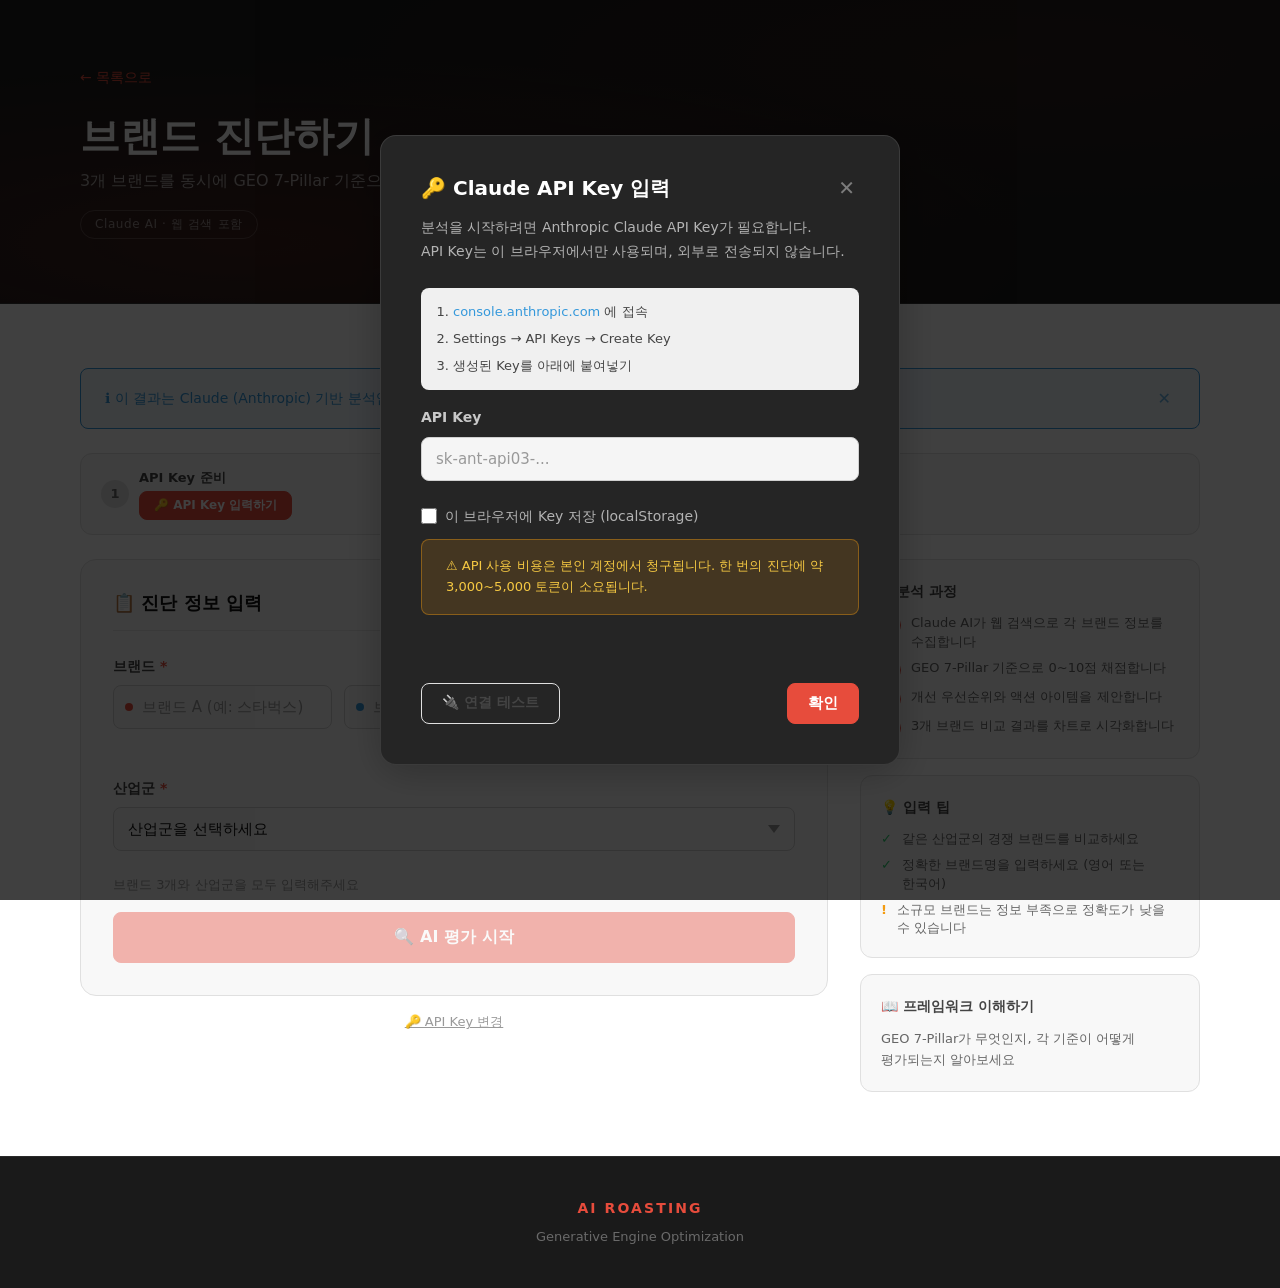
==== diagnose.html @ b59e433d "Center loading state vertically on screen during analysis Use flexbox to center the 3 brand status i" ====
<!DOCTYPE html>
<html lang="ko">
<head>
  <meta charset="UTF-8">
  <meta name="viewport" content="width=device-width, initial-scale=1.0">
  <title>브랜드 진단 · GEO 7-Pillar</title>
  <meta name="description" content="3개 브랜드를 동시에 GEO 7-Pillar 기준으로 AI 분석합니다.">

  <link rel="stylesheet" href="css/global.css">
  <link rel="stylesheet" href="css/layout.css">
  <link rel="stylesheet" href="css/components.css">

  <style>
    body { display: flex; flex-direction: column; min-height: 100vh; }

    /* 진단 폼 레이아웃 */
    .diagnose-layout {
      display: grid;
      grid-template-columns: 1fr 340px;
      gap: 32px;
      align-items: start;
    }

    .form-card {
      background: var(--bg-card);
      border: 1px solid var(--border-card);
      border-radius: 16px;
      padding: 32px;
    }

    .form-card__title {
      font-size: 1.125rem;
      font-weight: 700;
      margin-bottom: 24px;
      padding-bottom: 16px;
      border-bottom: 1px solid var(--border-subtle);
    }

    /* 브랜드 입력 그리드 */
    .brands-grid {
      display: grid;
      grid-template-columns: repeat(3, 1fr);
      gap: 12px;
      margin-bottom: 24px;
    }

    .brand-input-wrapper {
      position: relative;
    }

    .brand-color-dot {
      position: absolute;
      left: 12px;
      top: 50%;
      transform: translateY(-50%);
      width: 8px;
      height: 8px;
      border-radius: 50%;
    }

    .brand-color-dot--a { background: var(--brand-a); }
    .brand-color-dot--b { background: var(--brand-b); }
    .brand-color-dot--c { background: var(--brand-c); }

    .brand-input-wrapper .form-input {
      padding-left: 28px;
    }

    /* 사이드바 */
    .sidebar {
      display: flex;
      flex-direction: column;
      gap: 16px;
    }

    .sidebar-card {
      background: var(--bg-card);
      border: 1px solid var(--border-card);
      border-radius: 12px;
      padding: 20px;
    }

    .sidebar-card__title {
      font-size: 0.875rem;
      font-weight: 700;
      color: var(--text-secondary);
      margin-bottom: 12px;
    }

    .step-list {
      display: flex;
      flex-direction: column;
      gap: 8px;
    }

    .step-item {
      display: flex;
      gap: 10px;
      font-size: 0.8125rem;
      color: var(--text-muted);
      line-height: 1.4;
    }

    .step-num {
      width: 20px;
      height: 20px;
      background: var(--red-accent);
      color: white;
      border-radius: 50%;
      display: flex;
      align-items: center;
      justify-content: center;
      font-size: 0.6875rem;
      font-weight: 700;
      flex-shrink: 0;
      margin-top: 1px;
    }

    /* 로딩 상태 오버레이 */
    #loading-overlay {
      display: none;
      min-height: 70vh;
      display: none;
      align-items: center;
      justify-content: center;
    }
    #loading-overlay.is-active {
      display: flex;
    }
    #loading-overlay .loading-state {
      padding: 0;
    }

    /* API Key 모달 내부 */
    .api-steps {
      background: #f0f0f0;
      border-radius: 8px;
      padding: 14px 16px;
      margin-bottom: 16px;
    }

    .api-steps ol {
      list-style: decimal;
      padding-left: 16px;
      display: flex;
      flex-direction: column;
      gap: 6px;
    }

    .api-steps li {
      font-size: 0.8125rem;
      color: var(--text-secondary);
    }

    .api-steps a {
      color: var(--blue-info);
    }

    /* 중복 경고 */
    #duplicate-warning {
      display: none;
      font-size: 0.8125rem;
      color: var(--yellow-warn);
      margin-top: 8px;
    }

    /* 모달 닫기 버튼 */
    .modal-close-btn {
      background: none;
      border: none;
      cursor: pointer;
      color: rgba(255,255,255,0.4);
      font-size: 1.25rem;
      line-height: 1;
      padding: 2px 4px;
      transition: color var(--transition-fast);
      flex-shrink: 0;
    }
    .modal-close-btn:hover { color: rgba(255,255,255,0.8); }

    .modal-title-row {
      display: flex;
      align-items: flex-start;
      justify-content: space-between;
      gap: 12px;
      margin-bottom: var(--spacing-md);
    }
    .modal-title-row .modal-box__title { margin-bottom: 0; }

    /* API Key 스텝 바 */
    .api-step-bar {
      display: flex;
      align-items: center;
      gap: 12px;
      background: var(--bg-card);
      border: 1px solid var(--border-card);
      border-radius: 12px;
      padding: 14px 20px;
      margin-bottom: 24px;
    }

    .api-step {
      display: flex;
      align-items: center;
      gap: 10px;
      flex: 1;
    }

    .api-step__num {
      width: 28px;
      height: 28px;
      border-radius: 50%;
      background: #e0e0e0;
      color: var(--text-muted);
      font-size: 0.8125rem;
      font-weight: 700;
      display: flex;
      align-items: center;
      justify-content: center;
      flex-shrink: 0;
      transition: all var(--transition-base);
    }

    .api-step--done .api-step__num {
      background: var(--green-cta);
      color: white;
    }

    .api-step__label {
      font-size: 0.8125rem;
      font-weight: 600;
      color: var(--text-secondary);
    }

    .api-step__status {
      font-size: 0.75rem;
      color: var(--text-muted);
      margin-top: 2px;
    }

    .api-step-divider {
      font-size: 1rem;
      color: var(--border-card);
      flex-shrink: 0;
    }

    @media (max-width: 900px) {
      .diagnose-layout { grid-template-columns: 1fr; }
      .brands-grid { grid-template-columns: 1fr; }
      .api-step-bar { flex-direction: column; align-items: flex-start; }
      .api-step-divider { display: none; }
    }
  </style>
</head>
<body>

  <!-- API Key 모달 -->
  <div class="modal-overlay" id="apikey-modal">
    <div class="modal-box">
      <div class="modal-title-row">
        <h2 class="modal-box__title">🔑 Claude API Key 입력</h2>
        <button class="modal-close-btn" onclick="closeApiKeyModal()" title="닫기">✕</button>
      </div>
      <div class="modal-box__desc">
        분석을 시작하려면 Anthropic Claude API Key가 필요합니다.<br>
        API Key는 이 브라우저에서만 사용되며, 외부로 전송되지 않습니다.
      </div>

      <div class="api-steps">
        <ol>
          <li><a href="https://console.anthropic.com" target="_blank">console.anthropic.com</a> 에 접속</li>
          <li>Settings → API Keys → Create Key</li>
          <li>생성된 Key를 아래에 붙여넣기</li>
        </ol>
      </div>

      <div class="form-group">
        <label for="api-key-input">API Key</label>
        <input
          type="password"
          id="api-key-input"
          class="form-input"
          placeholder="sk-ant-api03-..."
          autocomplete="off"
        >
        <div id="apikey-error" class="form-error" style="display:none;">
          올바른 형식의 API Key를 입력해주세요 (sk-ant-로 시작)
        </div>
      </div>

      <label class="checkbox-group" style="margin-bottom:12px;">
        <input type="checkbox" id="save-key-checkbox">
        <span style="font-size:0.875rem;color:var(--text-muted);">이 브라우저에 Key 저장 (localStorage)</span>
      </label>

      <div class="info-box info-box--warning" style="font-size:0.8125rem;">
        ⚠️ API 사용 비용은 본인 계정에서 청구됩니다. 한 번의 진단에 약 3,000~5,000 토큰이 소요됩니다.
      </div>

      <div id="api-test-status" style="font-size:0.8125rem;min-height:20px;margin-bottom:12px;"></div>

      <div class="modal-box__actions" style="justify-content:space-between;">
        <button class="btn btn--secondary" onclick="testApiConnection()" style="font-size:0.875rem;">🔌 연결 테스트</button>
        <button class="btn btn--primary" onclick="confirmApiKey()">확인</button>
      </div>
    </div>
  </div>

  <!-- 삭제 확인 모달 (공용) -->
  <div class="modal-overlay hidden" id="confirm-modal">
    <div class="modal-box">
      <h2 class="modal-box__title" id="confirm-title">확인</h2>
      <p class="modal-box__desc" id="confirm-desc"></p>
      <div class="modal-box__actions">
        <button class="btn btn--secondary" onclick="closeConfirmModal()">취소</button>
        <button class="btn btn--danger" id="confirm-ok-btn">확인</button>
      </div>
    </div>
  </div>

  <!-- 페이지 헤더 -->
  <header class="page-header">
    <div class="container">
      <a href="index.html" class="page-header__back">← 목록으로</a>
      <h1 class="page-header__title">브랜드 진단하기</h1>
      <p class="page-header__sub">3개 브랜드를 동시에 GEO 7-Pillar 기준으로 분석합니다</p>
      <span class="page-header__badge">Claude AI · 웹 검색 포함</span>
    </div>
  </header>

  <!-- 메인 -->
  <main class="page-main" style="flex:1;">
    <div class="container">

      <!-- AI 엔진 배너 -->
      <div class="ai-engine-banner" id="ai-banner">
        <span class="ai-engine-banner__text">
          ℹ️ 이 결과는 Claude (Anthropic) 기반 분석입니다. ChatGPT, Gemini 등 다른 AI에서는 다른 결과가 나올 수 있습니다.
        </span>
        <button class="ai-engine-banner__close" onclick="dismissBanner()">✕</button>
      </div>

      <!-- 로딩 상태 -->
      <div id="loading-overlay">
        <div class="loading-state">
          <div class="spinner spinner--lg" style="margin:0 auto 20px;"></div>
          <p class="loading-state__title">⏳ AI가 브랜드를 분석하고 있습니다</p>
          <div class="loading-state__brands" id="brand-statuses">
            <!-- JS로 렌더링 -->
          </div>
          <p class="loading-state__note">※ 3개 브랜드 동시 분석 · 10~20초 내외 소요</p>
        </div>
      </div>

      <!-- 진단 폼 -->
      <div id="form-section">

        <!-- API Key 스텝 바 -->
        <div class="api-step-bar" id="api-step-bar">
          <div class="api-step" id="step1-block">
            <div class="api-step__num" id="step1-num">1</div>
            <div>
              <div class="api-step__label">API Key 준비</div>
              <div class="api-step__status" id="step1-status">
                <button class="btn btn--primary" style="font-size:0.75rem;padding:5px 14px;" onclick="showApiKeyModal()">🔑 API Key 입력하기</button>
              </div>
            </div>
          </div>
          <div class="api-step-divider">→</div>
          <div class="api-step api-step--done">
            <div class="api-step__num">2</div>
            <div>
              <div class="api-step__label">브랜드 입력 · 진단 시작</div>
              <div class="api-step__status">아래 폼에 브랜드명을 입력하세요</div>
            </div>
          </div>
        </div>

        <div class="diagnose-layout">
          <!-- 왼쪽: 폼 -->
          <div>
            <div class="form-card">
              <h2 class="form-card__title">📋 진단 정보 입력</h2>

              <form id="diagnose-form" onsubmit="handleSubmit(event)">
                <!-- 브랜드 입력 -->
                <div class="form-group">
                  <label>브랜드 <span class="required">*</span></label>
                  <div class="brands-grid">
                    <div class="brand-input-wrapper">
                      <span class="brand-color-dot brand-color-dot--a"></span>
                      <input
                        type="text"
                        id="brand-a"
                        class="form-input"
                        placeholder="브랜드 A (예: 스타벅스)"
                        maxlength="50"
                        oninput="checkFormValidity()"
                      >
                    </div>
                    <div class="brand-input-wrapper">
                      <span class="brand-color-dot brand-color-dot--b"></span>
                      <input
                        type="text"
                        id="brand-b"
                        class="form-input"
                        placeholder="브랜드 B (예: 블루보틀)"
                        maxlength="50"
                        oninput="checkFormValidity()"
                      >
                    </div>
                    <div class="brand-input-wrapper">
                      <span class="brand-color-dot brand-color-dot--c"></span>
                      <input
                        type="text"
                        id="brand-c"
                        class="form-input"
                        placeholder="브랜드 C (예: 이디야)"
                        maxlength="50"
                        oninput="checkFormValidity()"
                      >
                    </div>
                  </div>
                  <div id="duplicate-warning">⚠️ 동일한 브랜드명이 있습니다. 서로 다른 브랜드를 입력해주세요.</div>
                </div>

                <!-- 산업군 선택 -->
                <div class="form-group">
                  <label for="industry-select">산업군 <span class="required">*</span></label>
                  <select id="industry-select" class="form-select" onchange="handleIndustryChange()">
                    <option value="">산업군을 선택하세요</option>
                    <optgroup label="제조업">
                      <option value="전기·전자">전기·전자</option>
                      <option value="자동차">자동차</option>
                      <option value="화학·소재">화학·소재</option>
                      <option value="철강·금속">철강·금속</option>
                      <option value="식품·음료">식품·음료</option>
                      <option value="의류·패션">의류·패션</option>
                      <option value="화장품·뷰티">화장품·뷰티</option>
                    </optgroup>
                    <optgroup label="서비스업">
                      <option value="금융·보험">금융·보험</option>
                      <option value="통신·미디어">통신·미디어</option>
                      <option value="유통·리테일">유통·리테일</option>
                      <option value="음식점·카페">음식점·카페</option>
                      <option value="숙박·여행">숙박·여행</option>
                      <option value="교육·이러닝">교육·이러닝</option>
                      <option value="의료·헬스케어">의료·헬스케어</option>
                      <option value="게임·엔터테인먼트">게임·엔터테인먼트</option>
                    </optgroup>
                    <optgroup label="IT·기술">
                      <option value="소프트웨어·SaaS">소프트웨어·SaaS</option>
                      <option value="반도체·디스플레이">반도체·디스플레이</option>
                      <option value="플랫폼·커머스">플랫폼·커머스</option>
                      <option value="AI·데이터">AI·데이터</option>
                    </optgroup>
                    <optgroup label="기타">
                      <option value="건설·부동산">건설·부동산</option>
                      <option value="에너지·환경">에너지·환경</option>
                      <option value="other">기타 (직접 입력)</option>
                    </optgroup>
                  </select>
                  <input
                    type="text"
                    id="industry-custom"
                    class="form-input"
                    placeholder="산업군을 직접 입력해주세요"
                    style="display:none;margin-top:8px;"
                    maxlength="50"
                    oninput="checkFormValidity()"
                  >
                </div>

                <div id="form-tooltip" class="form-hint" style="margin-bottom:16px;">
                  브랜드 3개와 산업군을 모두 입력해주세요
                </div>

                <button type="submit" id="submit-btn" class="btn btn--primary btn--full btn--lg" disabled>
                  🔍 AI 평가 시작
                </button>
              </form>
            </div>

            <!-- API Key 변경 -->
            <div style="margin-top:12px;text-align:center;">
              <button
                onclick="showApiKeyModal()"
                style="font-size:0.8125rem;color:var(--text-dim);background:none;border:none;cursor:pointer;text-decoration:underline;"
              >
                🔑 API Key 변경
              </button>
            </div>
          </div>

          <!-- 오른쪽: 사이드바 -->
          <div class="sidebar">
            <div class="sidebar-card">
              <div class="sidebar-card__title">⚡ 분석 과정</div>
              <div class="step-list">
                <div class="step-item">
                  <span class="step-num">1</span>
                  <span>Claude AI가 웹 검색으로 각 브랜드 정보를 수집합니다</span>
                </div>
                <div class="step-item">
                  <span class="step-num">2</span>
                  <span>GEO 7-Pillar 기준으로 0~10점 채점합니다</span>
                </div>
                <div class="step-item">
                  <span class="step-num">3</span>
                  <span>개선 우선순위와 액션 아이템을 제안합니다</span>
                </div>
                <div class="step-item">
                  <span class="step-num">4</span>
                  <span>3개 브랜드 비교 결과를 차트로 시각화합니다</span>
                </div>
              </div>
            </div>

            <div class="sidebar-card">
              <div class="sidebar-card__title">💡 입력 팁</div>
              <div class="step-list">
                <div class="step-item">
                  <span style="color:var(--green-cta);font-weight:700;flex-shrink:0;">✓</span>
                  <span>같은 산업군의 경쟁 브랜드를 비교하세요</span>
                </div>
                <div class="step-item">
                  <span style="color:var(--green-cta);font-weight:700;flex-shrink:0;">✓</span>
                  <span>정확한 브랜드명을 입력하세요 (영어 또는 한국어)</span>
                </div>
                <div class="step-item">
                  <span style="color:var(--yellow-warn);font-weight:700;flex-shrink:0;">!</span>
                  <span>소규모 브랜드는 정보 부족으로 정확도가 낮을 수 있습니다</span>
                </div>
              </div>
            </div>

            <a href="framework.html" class="sidebar-card" style="text-decoration:none;color:inherit;display:block;">
              <div class="sidebar-card__title">📖 프레임워크 이해하기</div>
              <p style="font-size:0.8125rem;color:var(--text-muted);">
                GEO 7-Pillar가 무엇인지, 각 기준이 어떻게 평가되는지 알아보세요
              </p>
            </a>
          </div>
        </div>
      </div>

    </div>
  </main>

  <!-- 푸터 -->
  <footer class="site-footer">
    <div class="container">
      <span class="site-footer__brand">AI ROASTING</span>
      <span class="site-footer__copy">Generative Engine Optimization</span>
    </div>
  </footer>

  <!-- API Key 관리 (file:// 환경 포함 전 구간 동작 보장) -->
  <script>
    // 모듈과 공유하는 전역 API Key
    window._currentApiKey = '';

    function _loadApiKey() {
      return localStorage.getItem('geo_api_key') || sessionStorage.getItem('geo_api_key_session') || null;
    }
    function _saveApiKey(key, persist) {
      if (persist) {
        localStorage.setItem('geo_api_key', key);
        sessionStorage.removeItem('geo_api_key_session');
      } else {
        sessionStorage.setItem('geo_api_key_session', key);
        localStorage.removeItem('geo_api_key');
      }
    }
    function _validateKeyFormat(key) {
      return typeof key === 'string' && key.startsWith('sk-ant-') && key.length > 20;
    }

    function updateStepBar() {
      var step1Block = document.getElementById('step1-block');
      var step1Num   = document.getElementById('step1-num');
      var step1Status = document.getElementById('step1-status');
      if (!step1Block) return;
      if (window._currentApiKey) {
        step1Block.classList.add('api-step--done');
        step1Num.textContent = '✓';
        step1Status.innerHTML = '<span style="color:var(--green-cta);font-weight:600;">✔ API Key 입력됨</span>'
          + ' <button style="font-size:0.7rem;color:var(--text-dim);background:none;border:none;cursor:pointer;text-decoration:underline;margin-left:6px;" onclick="showApiKeyModal()">변경</button>';
      } else {
        step1Block.classList.remove('api-step--done');
        step1Num.textContent = '1';
        step1Status.innerHTML = '<button class="btn btn--primary" style="font-size:0.75rem;padding:5px 14px;" onclick="showApiKeyModal()">🔑 API Key 입력하기</button>';
      }
    }

    function showApiKeyModal() {
      var input = document.getElementById('api-key-input');
      if (input) input.value = window._currentApiKey;
      document.getElementById('apikey-modal').classList.remove('hidden');
    }
    function closeApiKeyModal() {
      document.getElementById('apikey-modal').classList.add('hidden');
    }
    function confirmApiKey() {
      var input = document.getElementById('api-key-input');
      var key = input.value.trim();
      var errorEl = document.getElementById('apikey-error');
      if (!_validateKeyFormat(key)) {
        errorEl.style.display = 'block';
        input.focus();
        return;
      }
      errorEl.style.display = 'none';
      window._currentApiKey = key;
      var persist = document.getElementById('save-key-checkbox').checked;
      _saveApiKey(key, persist);
      document.getElementById('apikey-modal').classList.add('hidden');
      updateStepBar();
    }

    // 폼 유효성 검사 (모듈 없이도 버튼 활성화)
    function checkFormValidity() {
      var a = (document.getElementById('brand-a') || {}).value || '';
      var b = (document.getElementById('brand-b') || {}).value || '';
      var c = (document.getElementById('brand-c') || {}).value || '';
      a = a.trim(); b = b.trim(); c = c.trim();
      var industry = (document.getElementById('industry-select') || {}).value || '';
      var custom = ((document.getElementById('industry-custom') || {}).value || '').trim();

      var industryValid = industry && (industry !== 'other' || custom.length > 0);
      var brandsValid = a.length > 0 && b.length > 0 && c.length > 0;
      var noDuplicates = (new Set([a, b, c])).size === 3;

      var dupWarn = document.getElementById('duplicate-warning');
      if (dupWarn) dupWarn.style.display = brandsValid && !noDuplicates ? 'block' : 'none';

      var submitBtn = document.getElementById('submit-btn');
      if (submitBtn) submitBtn.disabled = !(brandsValid && industryValid && noDuplicates);

      var tooltip = document.getElementById('form-tooltip');
      if (tooltip) {
        if (!brandsValid) tooltip.textContent = '브랜드 3개를 모두 입력해주세요';
        else if (!industryValid) tooltip.textContent = '산업군을 선택해주세요';
        else if (!noDuplicates) tooltip.textContent = '서로 다른 브랜드명을 입력해주세요';
        else tooltip.textContent = '✅ 준비 완료! 분석을 시작하세요';
      }
    }
    function handleIndustryChange() {
      var sel = document.getElementById('industry-select');
      var cus = document.getElementById('industry-custom');
      if (cus) cus.style.display = sel.value === 'other' ? 'block' : 'none';
      checkFormValidity();
    }

    // API 연결 테스트
    window.testApiConnection = async function() {
      var key = (document.getElementById('api-key-input') || {}).value || '';
      key = key.trim();
      var statusEl = document.getElementById('api-test-status');
      if (!statusEl) return;

      // 1. 키 형식 검사
      if (!_validateKeyFormat(key)) {
        statusEl.innerHTML = '<span style="color:var(--red-accent);">❌ API Key 형식 오류 (sk-ant-로 시작해야 합니다)</span>';
        return;
      }
      statusEl.innerHTML = '<span style="color:var(--text-muted);">⏳ 연결 테스트 중...</span>';

      // 2. 프록시 URL 확인
      var proxyUrl = window._PROXY_URL || '';
      if (!proxyUrl || proxyUrl.indexOf('YOUR-ACCOUNT') !== -1) {
        statusEl.innerHTML = '<span style="color:var(--yellow-warn);">✅ Key 형식 정상 &nbsp;|&nbsp; ⚠️ 프록시 서버 미설정 (Cloudflare Worker 배포 필요)</span>';
        return;
      }

      // 3. 실제 API 호출 테스트 (최소 요청)
      try {
        var resp = await fetch(proxyUrl, {
          method: 'POST',
          headers: { 'Content-Type': 'application/json', 'x-api-key': key },
          body: JSON.stringify({ model: 'claude-haiku-4-5-20251001', max_tokens: 10, messages: [{ role: 'user', content: 'ping' }] }),
          signal: AbortSignal.timeout(10000)
        });
        if (resp.status === 401) {
          statusEl.innerHTML = '<span style="color:var(--red-accent);">❌ API Key가 유효하지 않습니다</span>';
        } else if (resp.ok || resp.status === 200) {
          statusEl.innerHTML = '<span style="color:var(--green-cta);">✅ 연결 성공! API Key와 프록시가 정상 작동합니다</span>';
        } else {
          statusEl.innerHTML = '<span style="color:var(--red-accent);">❌ 프록시 오류 (HTTP ' + resp.status + ')</span>';
        }
      } catch (e) {
        statusEl.innerHTML = '<span style="color:var(--red-accent);">❌ 연결 실패: ' + (e.message || '네트워크 오류') + '</span>';
      }
    };

    // 초기화
    document.addEventListener('DOMContentLoaded', function() {
      var saved = _loadApiKey();
      if (saved) {
        window._currentApiKey = saved;
        document.getElementById('apikey-modal').classList.add('hidden');
      }
      updateStepBar();
    });
  </script>

  <script type="module">
    import { loadApiKey, saveApiKey, validateKeyFormat } from './js/apikey.js';
    import { analyzeAllBrands, PROXY_URL } from './js/api.js';
    import { calculateGeoTotal, calculateARS } from './js/calculator.js';
    import { validateAndFillFallback } from './js/fallback.js';
    import { saveResult } from './js/storage.js';

    // 프록시 URL 전역 노출 (연결 테스트용)
    window._PROXY_URL = PROXY_URL;

    function hideModal(id) {
      document.getElementById(id).classList.add('hidden');
    }

    // 폼 제출
    window.handleSubmit = async function(event) {
      event.preventDefault();

      const a = document.getElementById('brand-a').value.trim();
      const b = document.getElementById('brand-b').value.trim();
      const c = document.getElementById('brand-c').value.trim();
      const industrySelect = document.getElementById('industry-select').value;
      const industryCustom = document.getElementById('industry-custom').value.trim();
      const industry = industrySelect === 'other' ? industryCustom : industrySelect;
      const brands = [a, b, c];

      // 로딩 UI 표시
      document.getElementById('form-section').style.display = 'none';
      const loadingEl = document.getElementById('loading-overlay');
      loadingEl.classList.add('is-active');

      const statusContainer = document.getElementById('brand-statuses');
      statusContainer.innerHTML = brands.map((brand, i) => `
        <div class="brand-status" id="status-${i}">
          <div class="spinner"></div>
          <span>${brand} 분석 중...</span>
        </div>
      `).join('');

      // API 호출
      const results = await analyzeAllBrands(brands, industry, window._currentApiKey, (index, success) => {
        const el = document.getElementById(`status-${index}`);
        if (success) {
          el.innerHTML = `<span style="color:var(--green-cta);">✅</span><span>${brands[index]} 완료</span>`;
          el.classList.add('brand-status--done');
        } else {
          el.innerHTML = `<span style="color:var(--red-accent);">❌</span><span>${brands[index]} 실패</span>`;
          el.classList.add('brand-status--error');
        }
      });

      // 성공한 결과 처리
      const successResults = results.filter(r => !r._error);
      if (successResults.length === 0) {
        alert('모든 브랜드 분석에 실패했습니다. API Key와 네트워크 연결을 확인해주세요.');
        document.getElementById('form-section').style.display = 'block';
        loadingEl.classList.remove('is-active');
        return;
      }

      // 점수 계산 및 폴백 적용
      const processedResults = results.map((r, i) => {
        if (r._error) return { brand: brands[i], _error: r._error };
        const withFallback = validateAndFillFallback(r);
        const geoTotal = calculateGeoTotal(withFallback.pillars);
        const arsResult = calculateARS(withFallback.pillars);
        return {
          ...withFallback,
          geo_total: geoTotal,
          ars: arsResult.ars,
          ars_max: arsResult.arsMax,
          ars_grade: arsResult.grade,
        };
      });

      // 저장 및 리다이렉트
      const id = Date.now().toString();
      saveResult({
        id,
        date: new Date().toISOString(),
        industry,
        brands: processedResults,
      });

      window.location.href = `result.html?id=${id}`;
    };

    // AI 배너 닫기
    window.dismissBanner = function() {
      sessionStorage.setItem('ai_banner_dismissed', '1');
      const banner = document.getElementById('ai-banner');
      if (banner) banner.style.display = 'none';
    };

    if (sessionStorage.getItem('ai_banner_dismissed')) {
      const banner = document.getElementById('ai-banner');
      if (banner) banner.style.display = 'none';
    }

    // 확인 모달
    window.closeConfirmModal = function() {
      document.getElementById('confirm-modal').classList.add('hidden');
    };

  </script>
</body>
</html>
---- css/global.css ----
/* ===== CSS 변수 (Design Tokens) ===== */
:root {
  /* 배경 */
  --bg-primary: #ffffff;
  --bg-secondary: #fff5f5;
  --bg-card: #f8f8f8;
  --bg-card-hover: #eeeeee;
  --bg-input: #f5f5f5;
  --bg-header-gradient: linear-gradient(135deg, #ffffff 0%, #fff0f0 100%);

  /* 텍스트 */
  --text-primary: #111111;
  --text-secondary: #444444;
  --text-muted: #666666;
  --text-dim: #999999;

  /* 브랜드 색상 */
  --red-accent: #e74c3c;
  --red-dark: #c0392b;
  --green-cta: #2ecc71;
  --green-dark: #27ae60;
  --blue-info: #3498db;
  --yellow-warn: #f39c12;

  /* 브랜드별 차트 색상 */
  --brand-a: #e74c3c;
  --brand-b: #3498db;
  --brand-c: #2ecc71;

  /* 등급 색상 */
  --grade-s: #b8860b;
  --grade-a: #e74c3c;
  --grade-b: #3498db;
  --grade-c: #f39c12;
  --grade-d: #999999;

  /* 보더 */
  --border-subtle: #e5e5e5;
  --border-card: #e0e0e0;
  --border-input: #d0d0d0;
  --border-focus: #e74c3c;

  /* 간격 */
  --spacing-xs: 4px;
  --spacing-sm: 8px;
  --spacing-md: 16px;
  --spacing-lg: 24px;
  --spacing-xl: 40px;
  --spacing-xxl: 64px;

  /* 타이포 */
  --font-base: system-ui, -apple-system, 'Segoe UI', sans-serif;
  --font-mono: 'SF Mono', 'Fira Code', Consolas, monospace;

  /* 반경 */
  --radius-sm: 4px;
  --radius-md: 8px;
  --radius-lg: 12px;
  --radius-xl: 16px;
  --radius-pill: 100px;

  /* 그림자 */
  --shadow-card: 0 2px 12px rgba(0, 0, 0, 0.08);
  --shadow-hover: 0 4px 20px rgba(0, 0, 0, 0.15);
  --shadow-modal: 0 8px 40px rgba(0, 0, 0, 0.25);

  /* 트랜지션 */
  --transition-fast: 150ms ease;
  --transition-base: 250ms ease;
  --transition-slow: 400ms ease;
}

/* ===== 리셋 ===== */
*,
*::before,
*::after {
  box-sizing: border-box;
  margin: 0;
  padding: 0;
}

/* ===== 기본 타이포 ===== */
html {
  font-size: 16px;
  scroll-behavior: smooth;
}

body {
  font-family: var(--font-base);
  background-color: var(--bg-primary);
  color: var(--text-primary);
  line-height: 1.6;
  min-height: 100vh;
  -webkit-font-smoothing: antialiased;
  -moz-osx-font-smoothing: grayscale;
  word-break: keep-all;
}

h1, h2, h3, h4, h5, h6 {
  font-weight: 700;
  line-height: 1.2;
  color: var(--text-primary);
}

h1 { font-size: 2.5rem; }
h2 { font-size: 2rem; }
h3 { font-size: 1.5rem; }
h4 { font-size: 1.25rem; }

p { color: var(--text-secondary); }

a {
  color: var(--red-accent);
  text-decoration: none;
  transition: color var(--transition-fast);
}

a:hover {
  color: var(--red-dark);
}

ul, ol {
  list-style: none;
}

img {
  max-width: 100%;
  display: block;
}

button {
  font-family: var(--font-base);
  cursor: pointer;
  border: none;
  background: none;
}

input, select, textarea {
  font-family: var(--font-base);
}

/* ===== 유틸리티 ===== */
.sr-only {
  position: absolute;
  width: 1px;
  height: 1px;
  padding: 0;
  margin: -1px;
  overflow: hidden;
  clip: rect(0, 0, 0, 0);
  border: 0;
}

.text-muted { color: var(--text-muted); }
.text-accent { color: var(--red-accent); }
.text-green { color: var(--green-cta); }
.text-blue { color: var(--blue-info); }

.mt-sm { margin-top: var(--spacing-sm); }
.mt-md { margin-top: var(--spacing-md); }
.mt-lg { margin-top: var(--spacing-lg); }
.mt-xl { margin-top: var(--spacing-xl); }

/* ===== 로딩 스피너 ===== */
@keyframes spin {
  to { transform: rotate(360deg); }
}

@keyframes fadeIn {
  from { opacity: 0; transform: translateY(8px); }
  to { opacity: 1; transform: translateY(0); }
}

@keyframes pulse {
  0%, 100% { opacity: 1; }
  50% { opacity: 0.5; }
}

.animate-fade-in {
  animation: fadeIn var(--transition-slow) both;
}
---- css/layout.css ----
/* ===== 레이아웃 ===== */

/* 메인 컨테이너 */
.container {
  max-width: 1200px;
  margin: 0 auto;
  padding: 0 var(--spacing-xl);
}

.container--narrow {
  max-width: 800px;
  margin: 0 auto;
  padding: 0 var(--spacing-xl);
}

/* ===== 공통 페이지 헤더 (framework, diagnose, result, history) ===== */
.page-header {
  background: #1a1a1a;
  position: relative;
  overflow: hidden;
  padding: var(--spacing-xxl) 0;
  border-bottom: 1px solid #333333;
}

.page-header::before {
  content: '';
  position: absolute;
  top: 0;
  left: 0;
  right: 0;
  bottom: 0;
  background:
    radial-gradient(ellipse at 20% 80%, rgba(180, 50, 30, 0.22) 0%, transparent 55%),
    radial-gradient(ellipse at 80% 20%, rgba(180, 50, 30, 0.10) 0%, transparent 50%);
  pointer-events: none;
}

.page-header .container {
  position: relative;
  z-index: 1;
}

.page-header__back {
  display: inline-flex;
  align-items: center;
  gap: var(--spacing-xs);
  color: var(--red-accent);
  font-size: 0.875rem;
  font-weight: 500;
  margin-bottom: var(--spacing-lg);
  transition: opacity var(--transition-fast);
}

.page-header__back:hover {
  color: #ff7066;
  opacity: 1;
}

.page-header__title {
  font-size: 2.5rem;
  font-weight: 800;
  color: #ffffff;
  margin-bottom: var(--spacing-sm);
}

.page-header__sub {
  font-size: 1rem;
  color: rgba(255, 255, 255, 0.6);
  margin-bottom: var(--spacing-md);
}

.page-header__badge {
  display: inline-block;
  padding: 4px 14px;
  border: 1px solid rgba(255, 255, 255, 0.2);
  border-radius: var(--radius-pill);
  font-size: 0.75rem;
  color: rgba(255, 255, 255, 0.5);
  letter-spacing: 0.05em;
}

/* ===== 메인 콘텐츠 영역 ===== */
.page-main {
  padding: var(--spacing-xxl) 0;
}

.section {
  margin-bottom: var(--spacing-xxl);
}

.section__title {
  font-size: 1.5rem;
  font-weight: 700;
  margin-bottom: var(--spacing-lg);
  padding-bottom: var(--spacing-md);
  border-bottom: 1px solid var(--border-subtle);
}

/* ===== 그리드 ===== */
.three-card-grid {
  display: grid;
  grid-template-columns: repeat(3, 1fr);
  gap: var(--spacing-lg);
}

.two-col-grid {
  display: grid;
  grid-template-columns: repeat(2, 1fr);
  gap: var(--spacing-lg);
}

.auto-grid {
  display: grid;
  grid-template-columns: repeat(auto-fill, minmax(280px, 1fr));
  gap: var(--spacing-lg);
}

/* ===== 네비게이션 ===== */
.site-nav {
  background: var(--bg-card);
  border-bottom: 1px solid var(--border-subtle);
  padding: var(--spacing-md) 0;
}

.site-nav .container {
  display: flex;
  align-items: center;
  justify-content: space-between;
}

.site-nav__logo {
  font-size: 1rem;
  font-weight: 700;
  color: var(--text-primary);
  letter-spacing: -0.01em;
}

.site-nav__links {
  display: flex;
  gap: var(--spacing-lg);
}

.site-nav__links a {
  font-size: 0.875rem;
  color: var(--text-muted);
  font-weight: 500;
  transition: color var(--transition-fast);
}

.site-nav__links a:hover,
.site-nav__links a.active {
  color: var(--text-primary);
}

/* ===== 푸터 ===== */
.site-footer {
  background: #1a1a1a;
  border-top: 1px solid #2a2a2a;
  padding: 40px 0;
  margin-top: auto;
}

.site-footer .container {
  display: flex;
  flex-direction: column;
  align-items: center;
  gap: 8px;
}

.site-footer__brand {
  font-size: 0.875rem;
  font-weight: 800;
  letter-spacing: 0.15em;
  text-transform: uppercase;
  color: var(--red-accent);
}

.site-footer__copy {
  font-size: 0.8125rem;
  color: rgba(255, 255, 255, 0.35);
}

.site-footer__links {
  display: none;
}

.site-footer__links a {
  display: none;
}

/* ===== AI Engine 배너 ===== */
.ai-engine-banner {
  display: flex;
  align-items: center;
  justify-content: space-between;
  gap: var(--spacing-md);
  padding: var(--spacing-md) var(--spacing-lg);
  border: 1px solid var(--blue-info);
  border-radius: var(--radius-md);
  background: rgba(52, 152, 219, 0.08);
  margin-bottom: var(--spacing-lg);
}

.ai-engine-banner__text {
  font-size: 0.875rem;
  color: var(--blue-info);
  flex: 1;
}

.ai-engine-banner__close {
  background: none;
  border: none;
  color: var(--blue-info);
  font-size: 1rem;
  cursor: pointer;
  padding: 4px;
  border-radius: var(--radius-sm);
  opacity: 0.7;
  transition: opacity var(--transition-fast);
  flex-shrink: 0;
}

.ai-engine-banner__close:hover {
  opacity: 1;
}

/* ===== 반응형 ===== */
@media (max-width: 900px) {
  .three-card-grid {
    grid-template-columns: 1fr;
  }

  .two-col-grid {
    grid-template-columns: 1fr;
  }

  .container {
    padding: 0 var(--spacing-lg);
  }

  .page-header__title {
    font-size: 1.75rem;
  }
}
---- css/components.css ----
/* ===== 버튼 ===== */
.btn {
  display: inline-flex;
  align-items: center;
  justify-content: center;
  gap: var(--spacing-sm);
  padding: 10px 20px;
  border-radius: var(--radius-md);
  font-size: 0.9375rem;
  font-weight: 600;
  cursor: pointer;
  transition: all var(--transition-fast);
  border: 1px solid transparent;
  text-decoration: none;
  white-space: nowrap;
}

.btn:disabled {
  opacity: 0.4;
  cursor: not-allowed;
  pointer-events: none;
}

.btn--primary {
  background: var(--red-accent);
  color: white;
  border-color: var(--red-accent);
}

.btn--primary:hover {
  background: var(--red-dark);
  border-color: var(--red-dark);
  color: white;
  transform: translateY(-1px);
  box-shadow: 0 4px 12px rgba(231, 76, 60, 0.3);
}

.btn--secondary {
  background: transparent;
  color: var(--text-secondary);
  border-color: var(--border-card);
}

.btn--secondary:hover {
  background: var(--bg-card-hover);
  color: var(--text-primary);
  border-color: var(--border-input);
}

.btn--green {
  background: var(--green-cta);
  color: white;
  border-color: var(--green-cta);
}

.btn--green:hover {
  background: var(--green-dark);
  border-color: var(--green-dark);
  color: white;
  transform: translateY(-1px);
  box-shadow: 0 4px 12px rgba(46, 204, 113, 0.3);
}

.btn--danger {
  background: transparent;
  color: var(--red-accent);
  border-color: var(--red-accent);
}

.btn--danger:hover {
  background: var(--red-accent);
  color: white;
}

.btn--pill {
  border-radius: var(--radius-pill);
  padding: 8px 20px;
}

.btn--lg {
  padding: 14px 28px;
  font-size: 1rem;
}

.btn--sm {
  padding: 6px 12px;
  font-size: 0.8125rem;
}

.btn--full {
  width: 100%;
}

/* ===== 카드 ===== */
.card {
  background: var(--bg-card);
  border: 1px solid var(--border-card);
  border-radius: var(--radius-lg);
  padding: var(--spacing-lg);
  transition: all var(--transition-base);
}

.card--hover:hover {
  background: var(--bg-card-hover);
  border-color: var(--border-input);
  box-shadow: var(--shadow-hover);
  transform: translateY(-2px);
}

.card--link {
  cursor: pointer;
  display: block;
  text-decoration: none;
  color: inherit;
}

/* 메인 페이지 네비게이션 카드 */
.nav-card {
  display: flex;
  flex-direction: column;
  gap: var(--spacing-sm);
  background: var(--bg-card);
  border: 1px solid var(--border-card);
  border-radius: var(--radius-xl);
  padding: var(--spacing-xl) var(--spacing-lg);
  text-decoration: none;
  color: inherit;
  transition: all var(--transition-base);
  cursor: pointer;
}

.nav-card:hover {
  background: var(--bg-card-hover);
  border-color: var(--red-accent);
  transform: translateY(-3px);
  box-shadow: var(--shadow-hover);
  color: inherit;
}

.nav-card__icon {
  font-size: 2rem;
  margin-bottom: var(--spacing-sm);
}

.nav-card__title {
  font-size: 1.125rem;
  font-weight: 700;
  color: var(--text-primary);
}

.nav-card__desc {
  font-size: 0.875rem;
  color: var(--text-muted);
}

/* ===== 아코디언 ===== */
.accordion {
  display: flex;
  flex-direction: column;
  gap: var(--spacing-sm);
}

.accordion-item {
  background: var(--bg-card);
  border: 1px solid var(--border-card);
  border-radius: var(--radius-lg);
  overflow: hidden;
}

.accordion-item.is-open .accordion-header {
  border-bottom: 1px solid var(--border-subtle);
}

.accordion-item.is-open .accordion-arrow {
  transform: rotate(180deg);
}

.accordion-header {
  display: flex;
  align-items: center;
  justify-content: space-between;
  padding: var(--spacing-md) var(--spacing-lg);
  cursor: pointer;
  transition: background var(--transition-fast);
  border-bottom: 1px solid transparent;
}

.accordion-header:hover {
  background: var(--bg-card-hover);
}

.accordion-header__left {
  display: flex;
  align-items: center;
  gap: var(--spacing-md);
  flex: 1;
}

.accordion-header__number {
  font-size: 1.25rem;
  font-weight: 700;
  color: var(--red-accent);
  min-width: 2rem;
}

.accordion-header__info {
  flex: 1;
}

.accordion-header__name {
  font-size: 1rem;
  font-weight: 600;
  color: var(--text-primary);
}

.accordion-header__tagline {
  font-size: 0.8125rem;
  color: var(--text-muted);
}

.accordion-arrow {
  font-size: 0.75rem;
  color: var(--text-dim);
  transition: transform var(--transition-base);
  flex-shrink: 0;
}

.accordion-body {
  height: 0;
  overflow: hidden;
  transition: height var(--transition-slow);
}

.accordion-body__inner {
  padding: var(--spacing-lg);
}

/* ===== 탭 ===== */
.tab-nav {
  display: flex;
  gap: 0;
  border-bottom: 2px solid var(--border-subtle);
  margin-bottom: var(--spacing-xl);
}

.tab-btn {
  padding: 10px 20px;
  font-size: 0.9375rem;
  font-weight: 600;
  color: var(--text-muted);
  border-bottom: 2px solid transparent;
  margin-bottom: -2px;
  cursor: pointer;
  transition: all var(--transition-fast);
  background: none;
  border-top: none;
  border-left: none;
  border-right: none;
}

.tab-btn:hover {
  color: var(--text-secondary);
}

.tab-btn.active {
  color: var(--red-accent);
  border-bottom-color: var(--red-accent);
}

.tab-panel {
  display: none;
  animation: fadeIn var(--transition-base) both;
}

.tab-panel.active {
  display: block;
}

/* ===== 모달 ===== */
.modal-overlay {
  position: fixed;
  top: 0;
  left: 0;
  right: 0;
  bottom: 0;
  background: rgba(0, 0, 0, 0.75);
  display: flex;
  align-items: center;
  justify-content: center;
  z-index: 1000;
  padding: var(--spacing-lg);
  animation: fadeIn var(--transition-base) both;
}

.modal-overlay.hidden {
  display: none;
}

.modal-box {
  background: #252525;
  border: 1px solid rgba(255,255,255,0.1);
  border-radius: var(--radius-xl);
  padding: var(--spacing-xl);
  width: 100%;
  max-width: 520px;
  box-shadow: var(--shadow-modal);
}

.modal-box__title {
  font-size: 1.25rem;
  font-weight: 700;
  margin-bottom: var(--spacing-md);
  color: #ffffff;
}

.modal-box__desc {
  font-size: 0.875rem;
  color: rgba(255, 255, 255, 0.65);
  margin-bottom: var(--spacing-lg);
  line-height: 1.7;
}

.modal-box .form-group label {
  color: rgba(255, 255, 255, 0.75);
}

.modal-box .checkbox-group span {
  color: rgba(255, 255, 255, 0.65) !important;
}

.modal-box .info-box--warning {
  background: rgba(243, 156, 18, 0.15);
  border-color: rgba(243, 156, 18, 0.4);
  color: #f5c842;
}

.modal-box__actions {
  display: flex;
  gap: var(--spacing-sm);
  justify-content: flex-end;
  margin-top: var(--spacing-lg);
}

/* ===== 폼 요소 ===== */
.form-group {
  display: flex;
  flex-direction: column;
  gap: var(--spacing-sm);
  margin-bottom: var(--spacing-lg);
}

.form-group label {
  font-size: 0.875rem;
  font-weight: 600;
  color: var(--text-secondary);
}

.form-group .required {
  color: var(--red-accent);
}

.form-input {
  padding: 12px 14px;
  background: var(--bg-input);
  border: 1px solid var(--border-input);
  border-radius: var(--radius-md);
  color: var(--text-primary);
  font-size: 0.9375rem;
  transition: border-color var(--transition-fast);
  width: 100%;
}

.form-input:focus {
  outline: none;
  border-color: var(--border-focus);
}

.form-input::placeholder {
  color: var(--text-dim);
}

.form-select {
  padding: 12px 14px;
  background: var(--bg-input);
  border: 1px solid var(--border-input);
  border-radius: var(--radius-md);
  color: var(--text-primary);
  font-size: 0.9375rem;
  cursor: pointer;
  width: 100%;
  appearance: none;
  background-image: url("data:image/svg+xml,%3Csvg xmlns='http://www.w3.org/2000/svg' width='12' height='8' viewBox='0 0 12 8'%3E%3Cpath fill='%23999' d='M6 8L0 0h12z'/%3E%3C/svg%3E");
  background-repeat: no-repeat;
  background-position: right 14px center;
  padding-right: 40px;
  transition: border-color var(--transition-fast);
}

.form-select:focus {
  outline: none;
  border-color: var(--border-focus);
}

.form-select option {
  background: #2a2a2a;
}

.form-hint {
  font-size: 0.8125rem;
  color: var(--text-dim);
}

.form-error {
  font-size: 0.8125rem;
  color: var(--red-accent);
}

.checkbox-group {
  display: flex;
  align-items: center;
  gap: var(--spacing-sm);
  cursor: pointer;
}

.checkbox-group input[type="checkbox"] {
  width: 16px;
  height: 16px;
  accent-color: var(--red-accent);
  cursor: pointer;
}

/* ===== 뱃지 ===== */
.badge {
  display: inline-block;
  padding: 3px 10px;
  border-radius: var(--radius-pill);
  font-size: 0.75rem;
  font-weight: 600;
  letter-spacing: 0.03em;
}

.badge--default {
  background: var(--border-subtle);
  color: var(--text-muted);
}

.badge--red {
  background: rgba(231, 76, 60, 0.15);
  color: var(--red-accent);
  border: 1px solid rgba(231, 76, 60, 0.3);
}

.badge--green {
  background: rgba(46, 204, 113, 0.15);
  color: var(--green-cta);
  border: 1px solid rgba(46, 204, 113, 0.3);
}

.badge--blue {
  background: rgba(52, 152, 219, 0.15);
  color: var(--blue-info);
  border: 1px solid rgba(52, 152, 219, 0.3);
}

/* 등급 뱃지 */
.grade-badge {
  display: inline-flex;
  align-items: center;
  justify-content: center;
  width: 36px;
  height: 36px;
  border-radius: 50%;
  font-size: 1rem;
  font-weight: 800;
}

.grade-S { background: rgba(255, 215, 0, 0.15); color: var(--grade-s); border: 2px solid var(--grade-s); }
.grade-A { background: rgba(231, 76, 60, 0.15); color: var(--grade-a); border: 2px solid var(--grade-a); }
.grade-B { background: rgba(52, 152, 219, 0.15); color: var(--grade-b); border: 2px solid var(--grade-b); }
.grade-C { background: rgba(243, 156, 18, 0.15); color: var(--grade-c); border: 2px solid var(--grade-c); }
.grade-D { background: rgba(153, 153, 153, 0.15); color: var(--grade-d); border: 2px solid var(--grade-d); }

/* ===== 점수 카드 (결과 페이지) ===== */
.score-card {
  background: var(--bg-card);
  border: 1px solid var(--border-card);
  border-radius: var(--radius-lg);
  padding: var(--spacing-lg);
  text-align: center;
}

.score-card__brand {
  font-size: 1.125rem;
  font-weight: 700;
  margin-bottom: var(--spacing-sm);
}

.score-card__geo {
  font-size: 2rem;
  font-weight: 800;
  color: var(--text-primary);
  line-height: 1;
}

.score-card__geo-label {
  font-size: 0.75rem;
  color: var(--text-muted);
  margin-bottom: var(--spacing-md);
}

.score-card__ars {
  font-size: 1.5rem;
  font-weight: 800;
}

.score-card__ars-label {
  font-size: 0.75rem;
  color: var(--text-muted);
}

/* ===== 로딩 스피너 ===== */
.spinner {
  display: inline-block;
  width: 20px;
  height: 20px;
  border: 2px solid var(--border-subtle);
  border-top-color: var(--red-accent);
  border-radius: 50%;
  animation: spin 0.7s linear infinite;
}

.spinner--lg {
  width: 40px;
  height: 40px;
  border-width: 3px;
}

/* ===== 로딩 상태 ===== */
.loading-state {
  text-align: center;
  padding: var(--spacing-xxl) var(--spacing-lg);
}

.loading-state__title {
  font-size: 1.25rem;
  font-weight: 700;
  margin-bottom: var(--spacing-lg);
  color: var(--text-primary);
}

.loading-state__brands {
  display: flex;
  flex-direction: column;
  gap: var(--spacing-sm);
  max-width: 360px;
  margin: 0 auto var(--spacing-lg);
}

.brand-status {
  display: flex;
  align-items: center;
  gap: var(--spacing-sm);
  padding: var(--spacing-sm) var(--spacing-md);
  background: var(--bg-card);
  border-radius: var(--radius-md);
  font-size: 0.875rem;
  color: var(--text-secondary);
}

.brand-status--done {
  color: var(--green-cta);
}

.brand-status--error {
  color: var(--red-accent);
}

.loading-state__note {
  font-size: 0.8125rem;
  color: var(--text-dim);
}

/* ===== Pillar 테이블 ===== */
.pillar-table {
  width: 100%;
  border-collapse: collapse;
  font-size: 0.875rem;
}

.pillar-table th,
.pillar-table td {
  padding: 10px 12px;
  text-align: center;
  border-bottom: 1px solid var(--border-subtle);
}

.pillar-table th {
  font-weight: 600;
  color: var(--text-muted);
  font-size: 0.8125rem;
  text-transform: uppercase;
  letter-spacing: 0.05em;
}

.pillar-table th:first-child,
.pillar-table td:first-child {
  text-align: left;
  font-weight: 600;
  color: var(--text-secondary);
}

.pillar-table tbody tr:hover {
  background: var(--bg-card-hover);
}

.score-cell {
  font-weight: 700;
  font-size: 1rem;
  position: relative;
  cursor: help;
}

.score-cell--high { color: var(--green-cta); }
.score-cell--mid { color: var(--yellow-warn); }
.score-cell--low { color: var(--red-accent); }

/* 툴팁 - JS로 대체됨 */
#score-tooltip {
  position: fixed;
  background: #333;
  color: #ffffff;
  font-size: 0.75rem;
  font-weight: 400;
  padding: 8px 12px;
  border-radius: var(--radius-sm);
  white-space: normal;
  width: 220px;
  text-align: left;
  pointer-events: none;
  z-index: 9999;
  border: 1px solid #555;
  line-height: 1.5;
  display: none;
}

/* ===== 히스토리 카드 ===== */
.history-card {
  display: block;
  background: var(--bg-card);
  border: 1px solid var(--border-card);
  border-radius: var(--radius-lg);
  padding: var(--spacing-lg);
  text-decoration: none;
  color: inherit;
  transition: all var(--transition-base);
  position: relative;
}

.history-card:hover {
  background: var(--bg-card-hover);
  border-color: var(--border-input);
  box-shadow: var(--shadow-hover);
  transform: translateY(-2px);
  color: inherit;
}

.history-card__date {
  font-size: 0.75rem;
  color: var(--text-dim);
  margin-bottom: var(--spacing-xs);
}

.history-card__industry {
  font-size: 0.8125rem;
  color: var(--red-accent);
  font-weight: 600;
  margin-bottom: var(--spacing-sm);
}

.history-card__brands {
  font-size: 0.9375rem;
  font-weight: 700;
  color: var(--text-primary);
  margin-bottom: var(--spacing-md);
}

.history-card__grades {
  display: flex;
  gap: var(--spacing-sm);
  flex-wrap: wrap;
  margin-bottom: var(--spacing-sm);
}

.history-card__grade-item {
  display: flex;
  align-items: center;
  gap: 4px;
  font-size: 0.8125rem;
  color: var(--text-secondary);
}

.history-card__delete {
  position: absolute;
  top: var(--spacing-md);
  right: var(--spacing-md);
  padding: 4px 8px;
  background: transparent;
  border: 1px solid var(--border-subtle);
  border-radius: var(--radius-sm);
  color: var(--text-dim);
  font-size: 0.75rem;
  cursor: pointer;
  transition: all var(--transition-fast);
}

.history-card__delete:hover {
  border-color: var(--red-accent);
  color: var(--red-accent);
}

/* ===== 빈 상태 ===== */
.empty-state {
  text-align: center;
  padding: var(--spacing-xxl) var(--spacing-lg);
  color: var(--text-muted);
}

.empty-state__icon {
  font-size: 3rem;
  margin-bottom: var(--spacing-md);
}

.empty-state__title {
  font-size: 1.25rem;
  font-weight: 600;
  color: var(--text-secondary);
  margin-bottom: var(--spacing-sm);
}

.empty-state__desc {
  font-size: 0.875rem;
  margin-bottom: var(--spacing-lg);
}

/* ===== 에러 상태 ===== */
.error-state {
  text-align: center;
  padding: var(--spacing-xxl) var(--spacing-lg);
}

.error-state__icon {
  font-size: 3rem;
  margin-bottom: var(--spacing-md);
}

.error-state__title {
  font-size: 1.25rem;
  font-weight: 700;
  color: var(--text-primary);
  margin-bottom: var(--spacing-sm);
}

.error-state__desc {
  font-size: 0.875rem;
  color: var(--text-muted);
  margin-bottom: var(--spacing-lg);
}

/* ===== 알림 / 인포 박스 ===== */
.info-box {
  padding: var(--spacing-md) var(--spacing-lg);
  border-radius: var(--radius-md);
  font-size: 0.875rem;
  margin-bottom: var(--spacing-lg);
}

.info-box--warning {
  background: rgba(243, 156, 18, 0.1);
  border: 1px solid rgba(243, 156, 18, 0.3);
  color: var(--yellow-warn);
}

.info-box--success {
  background: rgba(46, 204, 113, 0.1);
  border: 1px solid rgba(46, 204, 113, 0.3);
  color: var(--green-cta);
}

.info-box--error {
  background: rgba(231, 76, 60, 0.1);
  border: 1px solid rgba(231, 76, 60, 0.3);
  color: var(--red-accent);
}

/* ===== 개선 카드 ===== */
.improvement-card {
  background: var(--bg-card);
  border: 1px solid var(--border-card);
  border-radius: var(--radius-lg);
  padding: var(--spacing-lg);
  margin-bottom: var(--spacing-md);
}

.improvement-card--veto {
  border-left: 3px solid var(--red-accent);
}

.improvement-card__header {
  display: flex;
  align-items: center;
  gap: var(--spacing-sm);
  margin-bottom: var(--spacing-md);
}

.improvement-card__pillar {
  font-size: 0.875rem;
  font-weight: 600;
  color: var(--text-secondary);
}

.improvement-card__score {
  font-size: 1.5rem;
  font-weight: 800;
}

.improvement-card__actions {
  display: flex;
  flex-direction: column;
  gap: var(--spacing-sm);
}

.improvement-card__action-item {
  display: flex;
  gap: var(--spacing-sm);
  font-size: 0.875rem;
  color: var(--text-secondary);
  line-height: 1.5;
}

.improvement-card__action-item::before {
  content: '▸';
  color: var(--red-accent);
  flex-shrink: 0;
  margin-top: 1px;
}

/* ===== 쿼리 태그 ===== */
.query-tags {
  display: flex;
  flex-wrap: wrap;
  gap: var(--spacing-sm);
}

.query-tag {
  padding: 6px 12px;
  background: var(--bg-card);
  border: 1px solid var(--border-card);
  border-radius: var(--radius-pill);
  font-size: 0.8125rem;
  color: var(--text-secondary);
}

/* ===== 하단 액션 바 ===== */
.action-bar {
  display: flex;
  align-items: center;
  justify-content: space-between;
  gap: var(--spacing-md);
  padding: var(--spacing-lg) 0;
  border-top: 1px solid var(--border-subtle);
  margin-top: var(--spacing-xl);
}

.action-bar__left,
.action-bar__right {
  display: flex;
  gap: var(--spacing-sm);
}
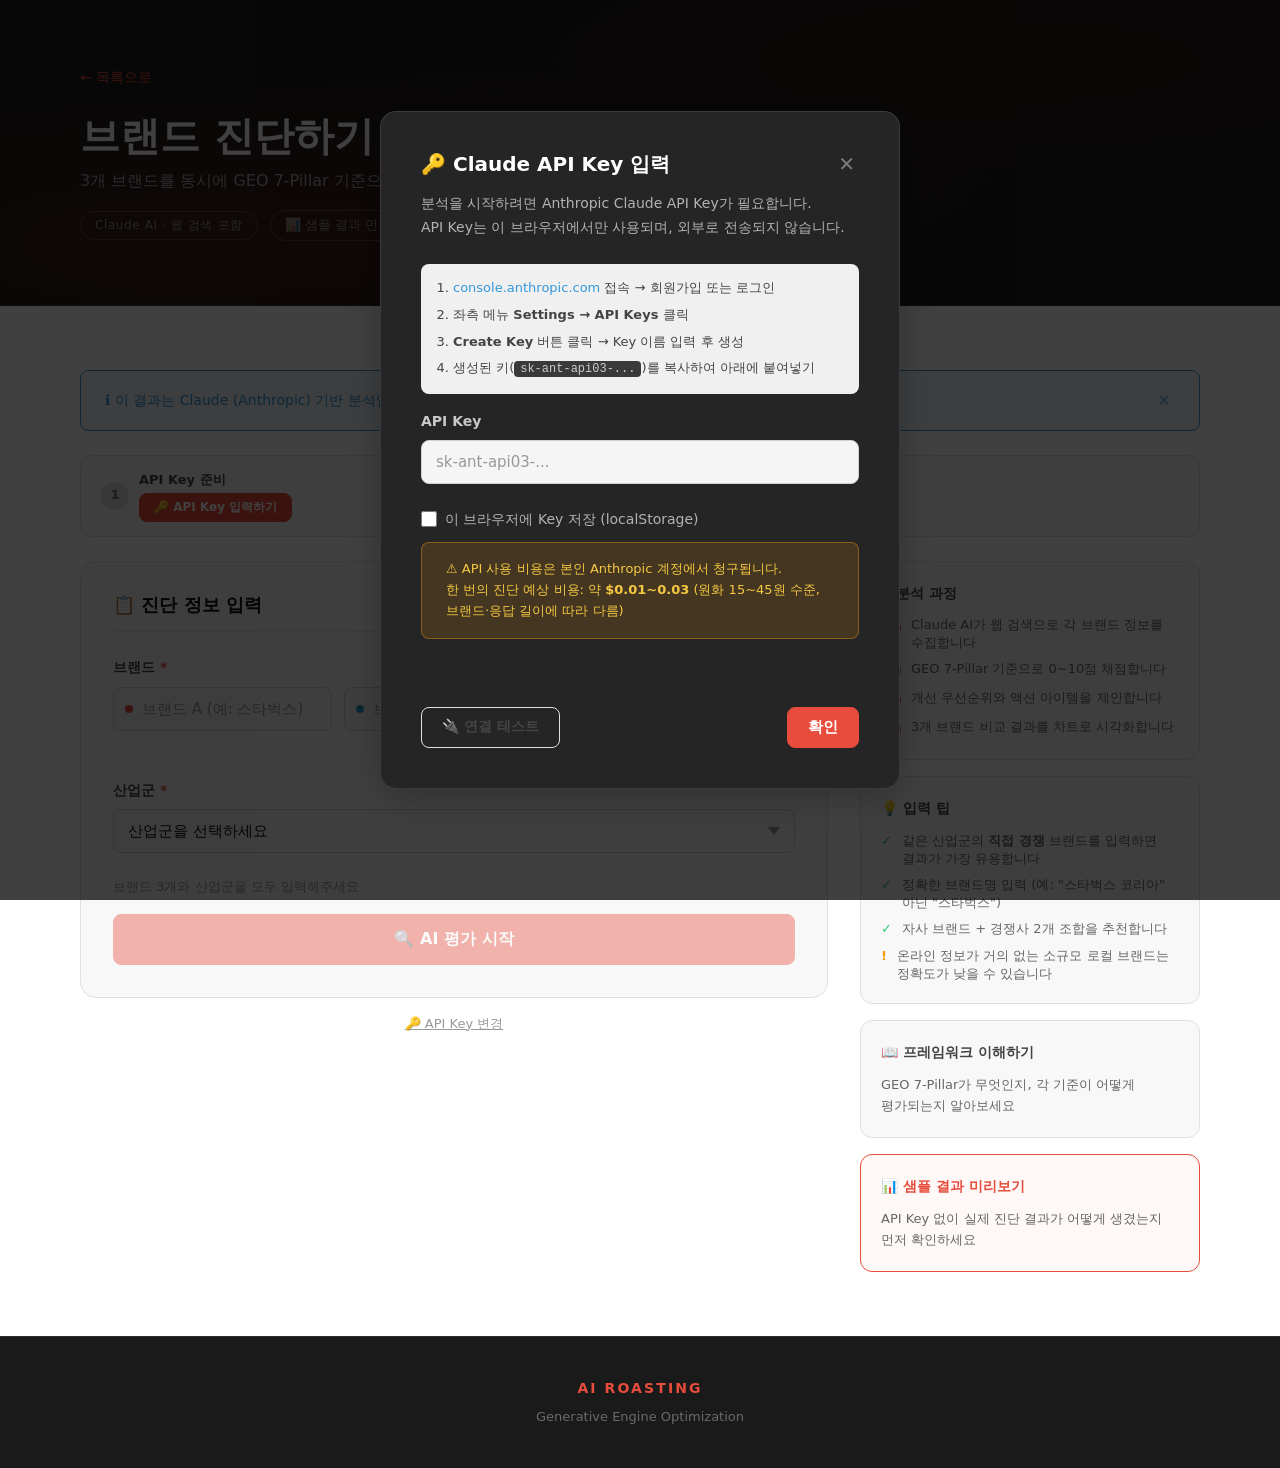
==== commit 474663f9: "Overhaul all pages: UX, strategy, and onboarding improvements - index: hero copy rewrite (why GEO ma" ====
--- a/diagnose.html
+++ b/diagnose.html
@@ -116,19 +116,152 @@
       margin-top: 1px;
     }
 
-    /* 로딩 상태 오버레이 */
-    #loading-overlay {
-      display: none;
-      min-height: 70vh;
-      display: none;
+    /* ===== 로딩 오버레이 리디자인 ===== */
+    #loading-overlay { display: none; }
+    #loading-overlay.is-active {
+      display: flex;
+      position: fixed;
+      inset: 0;
+      z-index: 50;
+      background: #f7f7f8;
       align-items: center;
       justify-content: center;
     }
-    #loading-overlay.is-active {
-      display: flex;
-    }
-    #loading-overlay .loading-state {
-      padding: 0;
+
+    .loading-inner {
+      width: 100%;
+      max-width: 480px;
+      padding: 0 24px;
+      text-align: center;
+    }
+
+    /* 상단 뱃지 */
+    .loading-badge {
+      display: inline-flex;
+      align-items: center;
+      gap: 7px;
+      background: #111;
+      color: #fff;
+      font-size: 0.6875rem;
+      font-weight: 700;
+      letter-spacing: 0.1em;
+      padding: 5px 14px 5px 10px;
+      border-radius: 100px;
+      margin-bottom: 28px;
+    }
+    .loading-badge__dot {
+      width: 7px; height: 7px;
+      background: #e74c3c;
+      border-radius: 50%;
+      animation: badgePulse 1.4s ease-in-out infinite;
+    }
+    @keyframes badgePulse {
+      0%, 100% { opacity: 1; transform: scale(1); }
+      50%       { opacity: 0.5; transform: scale(0.75); }
+    }
+
+    /* 타이틀 */
+    .loading-title {
+      font-size: 1.4375rem;
+      font-weight: 800;
+      color: #111;
+      letter-spacing: -0.025em;
+      margin-bottom: 6px;
+    }
+    .loading-subtitle {
+      font-size: 0.8125rem;
+      color: #888;
+      margin-bottom: 28px;
+    }
+
+    /* 스캔 진행 바 */
+    .loading-progress {
+      height: 2px;
+      background: #e5e5e5;
+      border-radius: 2px;
+      margin-bottom: 24px;
+      overflow: hidden;
+    }
+    .loading-progress__fill {
+      height: 100%;
+      width: 30%;
+      background: linear-gradient(90deg, #e74c3c 0%, #f39c12 100%);
+      border-radius: 2px;
+      animation: scanBar 2.2s ease-in-out infinite;
+    }
+    @keyframes scanBar {
+      0%   { width: 5%;  margin-left: 0; }
+      50%  { width: 55%; margin-left: 40%; }
+      100% { width: 5%;  margin-left: 95%; }
+    }
+
+    /* 브랜드 카드 */
+    .loading-brands {
+      display: flex;
+      flex-direction: column;
+      gap: 8px;
+      margin-bottom: 24px;
+    }
+    .loading-brand-item {
+      display: flex;
+      align-items: center;
+      gap: 12px;
+      background: #fff;
+      border: 1px solid #e8e8e8;
+      border-radius: 10px;
+      padding: 12px 16px;
+      text-align: left;
+      transition: border-color 0.3s, background 0.3s;
+    }
+    .loading-brand-item.brand-status--done  { border-color: #2ecc71; background: rgba(46,204,113,0.04); }
+    .loading-brand-item.brand-status--error { border-color: #e74c3c; background: rgba(231,76,60,0.04);  }
+
+    .loading-brand-dot {
+      width: 8px; height: 8px;
+      border-radius: 50%;
+      flex-shrink: 0;
+    }
+    .loading-brand-info { flex: 1; }
+    .loading-brand-name  { font-size: 0.9375rem; font-weight: 700; color: #111; display: block; }
+    .loading-brand-state { font-size: 0.75rem; color: #999; display: block; margin-top: 1px; }
+    .loading-brand-spinner { flex-shrink: 0; display: flex; align-items: center; }
+
+    /* 7 Pillar 뱃지 */
+    .loading-pillars {
+      display: flex;
+      gap: 5px;
+      justify-content: center;
+      flex-wrap: wrap;
+      margin-bottom: 20px;
+    }
+    .loading-pillar {
+      width: 28px; height: 28px;
+      border-radius: 7px;
+      background: #ececec;
+      display: flex;
+      align-items: center;
+      justify-content: center;
+      font-size: 0.6875rem;
+      font-weight: 700;
+      color: #bbb;
+      animation: pillarFade 3.5s ease-in-out infinite;
+    }
+    .loading-pillar:nth-child(1) { animation-delay: 0s; }
+    .loading-pillar:nth-child(2) { animation-delay: 0.5s; }
+    .loading-pillar:nth-child(3) { animation-delay: 1s; }
+    .loading-pillar:nth-child(4) { animation-delay: 1.5s; }
+    .loading-pillar:nth-child(5) { animation-delay: 2s; }
+    .loading-pillar:nth-child(6) { animation-delay: 2.5s; }
+    .loading-pillar:nth-child(7) { animation-delay: 3s; }
+    @keyframes pillarFade {
+      0%, 80%, 100% { background: #ececec; color: #bbb; }
+      40%            { background: #e74c3c; color: #fff; }
+    }
+
+    .loading-note {
+      font-size: 0.75rem;
+      color: #aaa;
+      letter-spacing: 0.01em;
     }
 
     /* API Key 모달 내부 */
@@ -268,9 +401,10 @@
 
       <div class="api-steps">
         <ol>
-          <li><a href="https://console.anthropic.com" target="_blank">console.anthropic.com</a> 에 접속</li>
-          <li>Settings → API Keys → Create Key</li>
-          <li>생성된 Key를 아래에 붙여넣기</li>
+          <li><a href="https://console.anthropic.com" target="_blank" rel="noopener">console.anthropic.com</a> 접속 → 회원가입 또는 로그인</li>
+          <li>좌측 메뉴 <strong>Settings → API Keys</strong> 클릭</li>
+          <li><strong>Create Key</strong> 버튼 클릭 → Key 이름 입력 후 생성</li>
+          <li>생성된 키(<code style="font-size:0.75rem;background:#3a3a3a;padding:1px 6px;border-radius:4px;color:#ccc;">sk-ant-api03-...</code>)를 복사하여 아래에 붙여넣기</li>
         </ol>
       </div>
 
@@ -294,7 +428,8 @@
       </label>
 
       <div class="info-box info-box--warning" style="font-size:0.8125rem;">
-        ⚠️ API 사용 비용은 본인 계정에서 청구됩니다. 한 번의 진단에 약 3,000~5,000 토큰이 소요됩니다.
+        ⚠️ API 사용 비용은 본인 Anthropic 계정에서 청구됩니다.<br>
+        한 번의 진단 예상 비용: 약 <strong>$0.01~0.03</strong> (원화 15~45원 수준, 브랜드·응답 길이에 따라 다름)
       </div>
 
       <div id="api-test-status" style="font-size:0.8125rem;min-height:20px;margin-bottom:12px;"></div>
@@ -324,7 +459,10 @@
       <a href="index.html" class="page-header__back">← 목록으로</a>
       <h1 class="page-header__title">브랜드 진단하기</h1>
       <p class="page-header__sub">3개 브랜드를 동시에 GEO 7-Pillar 기준으로 분석합니다</p>
-      <span class="page-header__badge">Claude AI · 웹 검색 포함</span>
+      <div style="display:flex;align-items:center;gap:12px;flex-wrap:wrap;">
+        <span class="page-header__badge">Claude AI · 웹 검색 포함</span>
+        <a href="framework.html#sample" style="font-size:0.8125rem;color:rgba(255,255,255,0.5);border:1px solid rgba(255,255,255,0.2);padding:4px 14px;border-radius:100px;text-decoration:none;transition:all 150ms;" onmouseover="this.style.color='rgba(255,255,255,0.85)'" onmouseout="this.style.color='rgba(255,255,255,0.5)'">📊 샘플 결과 먼저 보기 →</a>
+      </div>
     </div>
   </header>
 
@@ -342,13 +480,27 @@
 
       <!-- 로딩 상태 -->
       <div id="loading-overlay">
-        <div class="loading-state">
-          <div class="spinner spinner--lg" style="margin:0 auto 20px;"></div>
-          <p class="loading-state__title">⏳ AI가 브랜드를 분석하고 있습니다</p>
-          <div class="loading-state__brands" id="brand-statuses">
+        <div class="loading-inner">
+          <div class="loading-badge">
+            <span class="loading-badge__dot"></span>
+            GEO AI ENGINE
+          </div>
+          <h2 class="loading-title">AI가 브랜드를 분석하고 있습니다</h2>
+          <p class="loading-subtitle">GEO 7-Pillar 기준으로 동시에 평가 중입니다</p>
+          <div class="loading-progress"><div class="loading-progress__fill"></div></div>
+          <div class="loading-brands" id="brand-statuses">
             <!-- JS로 렌더링 -->
           </div>
-          <p class="loading-state__note">※ 3개 브랜드 동시 분석 · 10~20초 내외 소요</p>
+          <div class="loading-pillars">
+            <span class="loading-pillar">①</span>
+            <span class="loading-pillar">②</span>
+            <span class="loading-pillar">③</span>
+            <span class="loading-pillar">④</span>
+            <span class="loading-pillar">⑤</span>
+            <span class="loading-pillar">⑥</span>
+            <span class="loading-pillar">⑦</span>
+          </div>
+          <p class="loading-note">약 10~20초 소요 · Claude AI 기반 분석</p>
         </div>
       </div>
 
@@ -521,15 +673,19 @@
               <div class="step-list">
                 <div class="step-item">
                   <span style="color:var(--green-cta);font-weight:700;flex-shrink:0;">✓</span>
-                  <span>같은 산업군의 경쟁 브랜드를 비교하세요</span>
+                  <span>같은 산업군의 <strong>직접 경쟁</strong> 브랜드를 입력하면 결과가 가장 유용합니다</span>
                 </div>
                 <div class="step-item">
                   <span style="color:var(--green-cta);font-weight:700;flex-shrink:0;">✓</span>
-                  <span>정확한 브랜드명을 입력하세요 (영어 또는 한국어)</span>
+                  <span>정확한 브랜드명 입력 (예: "스타벅스 코리아" 아닌 "스타벅스")</span>
+                </div>
+                <div class="step-item">
+                  <span style="color:var(--green-cta);font-weight:700;flex-shrink:0;">✓</span>
+                  <span>자사 브랜드 + 경쟁사 2개 조합을 추천합니다</span>
                 </div>
                 <div class="step-item">
                   <span style="color:var(--yellow-warn);font-weight:700;flex-shrink:0;">!</span>
-                  <span>소규모 브랜드는 정보 부족으로 정확도가 낮을 수 있습니다</span>
+                  <span>온라인 정보가 거의 없는 소규모 로컬 브랜드는 정확도가 낮을 수 있습니다</span>
                 </div>
               </div>
             </div>
@@ -538,6 +694,13 @@
               <div class="sidebar-card__title">📖 프레임워크 이해하기</div>
               <p style="font-size:0.8125rem;color:var(--text-muted);">
                 GEO 7-Pillar가 무엇인지, 각 기준이 어떻게 평가되는지 알아보세요
+              </p>
+            </a>
+
+            <a href="framework.html#sample" class="sidebar-card" style="text-decoration:none;color:inherit;display:block;border-color:var(--red-accent);background:rgba(231,76,60,0.04);">
+              <div class="sidebar-card__title" style="color:var(--red-accent);">📊 샘플 결과 미리보기</div>
+              <p style="font-size:0.8125rem;color:var(--text-muted);">
+                API Key 없이 실제 진단 결과가 어떻게 생겼는지 먼저 확인하세요
               </p>
             </a>
           </div>
@@ -735,11 +898,18 @@
       const loadingEl = document.getElementById('loading-overlay');
       loadingEl.classList.add('is-active');
 
+      const brandColors = ['#e74c3c', '#3498db', '#2ecc71'];
       const statusContainer = document.getElementById('brand-statuses');
       statusContainer.innerHTML = brands.map((brand, i) => `
-        <div class="brand-status" id="status-${i}">
-          <div class="spinner"></div>
-          <span>${brand} 분석 중...</span>
+        <div class="loading-brand-item" id="status-${i}">
+          <span class="loading-brand-dot" style="background:${brandColors[i]};"></span>
+          <div class="loading-brand-info">
+            <span class="loading-brand-name">${brand}</span>
+            <span class="loading-brand-state">분석 중...</span>
+          </div>
+          <div class="loading-brand-spinner">
+            <div class="spinner" style="width:18px;height:18px;border-width:2px;"></div>
+          </div>
         </div>
       `).join('');
 
@@ -747,10 +917,24 @@
       const results = await analyzeAllBrands(brands, industry, window._currentApiKey, (index, success) => {
         const el = document.getElementById(`status-${index}`);
         if (success) {
-          el.innerHTML = `<span style="color:var(--green-cta);">✅</span><span>${brands[index]} 완료</span>`;
+          el.innerHTML = `
+            <span class="loading-brand-dot" style="background:#2ecc71;"></span>
+            <div class="loading-brand-info">
+              <span class="loading-brand-name">${brands[index]}</span>
+              <span class="loading-brand-state" style="color:#2ecc71;">분석 완료</span>
+            </div>
+            <div class="loading-brand-spinner" style="color:#2ecc71;font-size:1.1rem;font-weight:700;">✓</div>
+          `;
           el.classList.add('brand-status--done');
         } else {
-          el.innerHTML = `<span style="color:var(--red-accent);">❌</span><span>${brands[index]} 실패</span>`;
+          el.innerHTML = `
+            <span class="loading-brand-dot" style="background:#e74c3c;"></span>
+            <div class="loading-brand-info">
+              <span class="loading-brand-name">${brands[index]}</span>
+              <span class="loading-brand-state" style="color:#e74c3c;">분석 실패</span>
+            </div>
+            <div class="loading-brand-spinner" style="color:#e74c3c;font-size:1.1rem;font-weight:700;">✗</div>
+          `;
           el.classList.add('brand-status--error');
         }
       });
--- a/css/components.css
+++ b/css/components.css
@@ -629,7 +629,7 @@
   position: fixed;
   background: #333;
   color: #ffffff;
-  font-size: 0.75rem;
+  font-size: 0.8125rem;
   font-weight: 400;
   padding: 8px 12px;
   border-radius: var(--radius-sm);
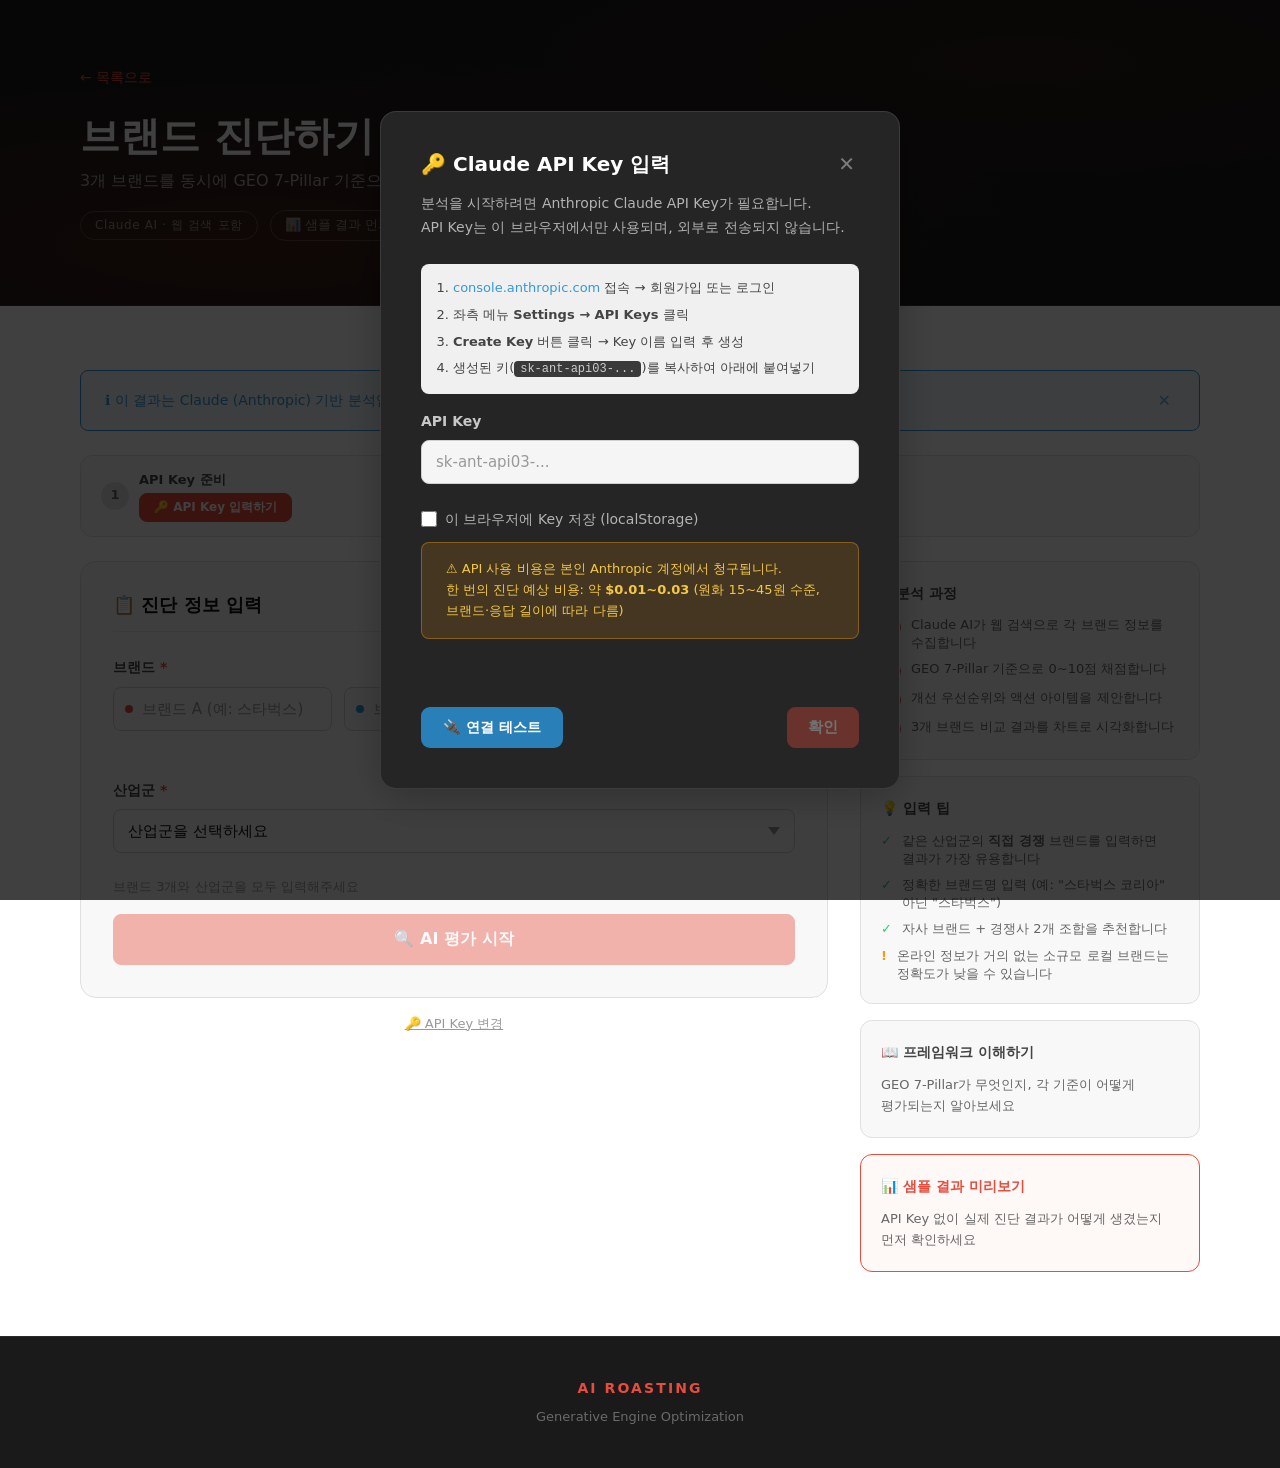
==== commit e51239d0: "Fix chart labels, newsletter position, API modal UX, and tab order - index.html: Move newsletter bar" ====
--- a/diagnose.html
+++ b/diagnose.html
@@ -434,9 +434,15 @@
 
       <div id="api-test-status" style="font-size:0.8125rem;min-height:20px;margin-bottom:12px;"></div>
 
-      <div class="modal-box__actions" style="justify-content:space-between;">
-        <button class="btn btn--secondary" onclick="testApiConnection()" style="font-size:0.875rem;">🔌 연결 테스트</button>
-        <button class="btn btn--primary" onclick="confirmApiKey()">확인</button>
+      <div class="modal-box__actions" style="justify-content:space-between;align-items:center;">
+        <button
+          id="test-api-btn"
+          onclick="testApiConnection()"
+          style="font-size:0.9rem;font-weight:700;background:#2980b9;color:#fff;border:none;border-radius:9px;padding:11px 22px;cursor:pointer;display:flex;align-items:center;gap:6px;transition:background 150ms;"
+          onmouseover="this.style.background='#1f6390'"
+          onmouseout="this.style.background='#2980b9'"
+        >🔌 연결 테스트</button>
+        <button class="btn btn--primary" id="confirm-api-btn" onclick="confirmApiKey()" disabled style="opacity:0.35;cursor:not-allowed;">확인</button>
       </div>
     </div>
   </div>
@@ -722,6 +728,8 @@
   <script>
     // 모듈과 공유하는 전역 API Key
     window._currentApiKey = '';
+    // 연결 테스트 통과 여부
+    window._apiTestPassed = false;
 
     function _loadApiKey() {
       return localStorage.getItem('geo_api_key') || sessionStorage.getItem('geo_api_key_session') || null;
@@ -756,15 +764,36 @@
       }
     }
 
+    function _setConfirmEnabled(enabled) {
+      var btn = document.getElementById('confirm-api-btn');
+      if (!btn) return;
+      btn.disabled = !enabled;
+      btn.style.opacity = enabled ? '1' : '0.35';
+      btn.style.cursor  = enabled ? 'pointer' : 'not-allowed';
+    }
+
     function showApiKeyModal() {
       var input = document.getElementById('api-key-input');
-      if (input) input.value = window._currentApiKey;
+      if (input) {
+        input.value = window._currentApiKey;
+        // 키가 바뀌면 테스트 초기화
+        input.oninput = function() {
+          window._apiTestPassed = false;
+          _setConfirmEnabled(false);
+          document.getElementById('api-test-status').innerHTML = '';
+        };
+      }
+      // 모달 열릴 때 테스트 상태 초기화
+      window._apiTestPassed = false;
+      _setConfirmEnabled(false);
+      document.getElementById('api-test-status').innerHTML = '';
       document.getElementById('apikey-modal').classList.remove('hidden');
     }
     function closeApiKeyModal() {
       document.getElementById('apikey-modal').classList.add('hidden');
     }
     function confirmApiKey() {
+      if (!window._apiTestPassed) return; // 테스트 미통과 시 차단
       var input = document.getElementById('api-key-input');
       var key = input.value.trim();
       var errorEl = document.getElementById('apikey-error');
@@ -822,6 +851,9 @@
       var statusEl = document.getElementById('api-test-status');
       if (!statusEl) return;
 
+      window._apiTestPassed = false;
+      _setConfirmEnabled(false);
+
       // 1. 키 형식 검사
       if (!_validateKeyFormat(key)) {
         statusEl.innerHTML = '<span style="color:var(--red-accent);">❌ API Key 형식 오류 (sk-ant-로 시작해야 합니다)</span>';
@@ -833,6 +865,8 @@
       var proxyUrl = window._PROXY_URL || '';
       if (!proxyUrl || proxyUrl.indexOf('YOUR-ACCOUNT') !== -1) {
         statusEl.innerHTML = '<span style="color:var(--yellow-warn);">✅ Key 형식 정상 &nbsp;|&nbsp; ⚠️ 프록시 서버 미설정 (Cloudflare Worker 배포 필요)</span>';
+        window._apiTestPassed = true;
+        _setConfirmEnabled(true);
         return;
       }
 
@@ -848,6 +882,8 @@
           statusEl.innerHTML = '<span style="color:var(--red-accent);">❌ API Key가 유효하지 않습니다</span>';
         } else if (resp.ok || resp.status === 200) {
           statusEl.innerHTML = '<span style="color:var(--green-cta);">✅ 연결 성공! API Key와 프록시가 정상 작동합니다</span>';
+          window._apiTestPassed = true;
+          _setConfirmEnabled(true);
         } else {
           statusEl.innerHTML = '<span style="color:var(--red-accent);">❌ 프록시 오류 (HTTP ' + resp.status + ')</span>';
         }
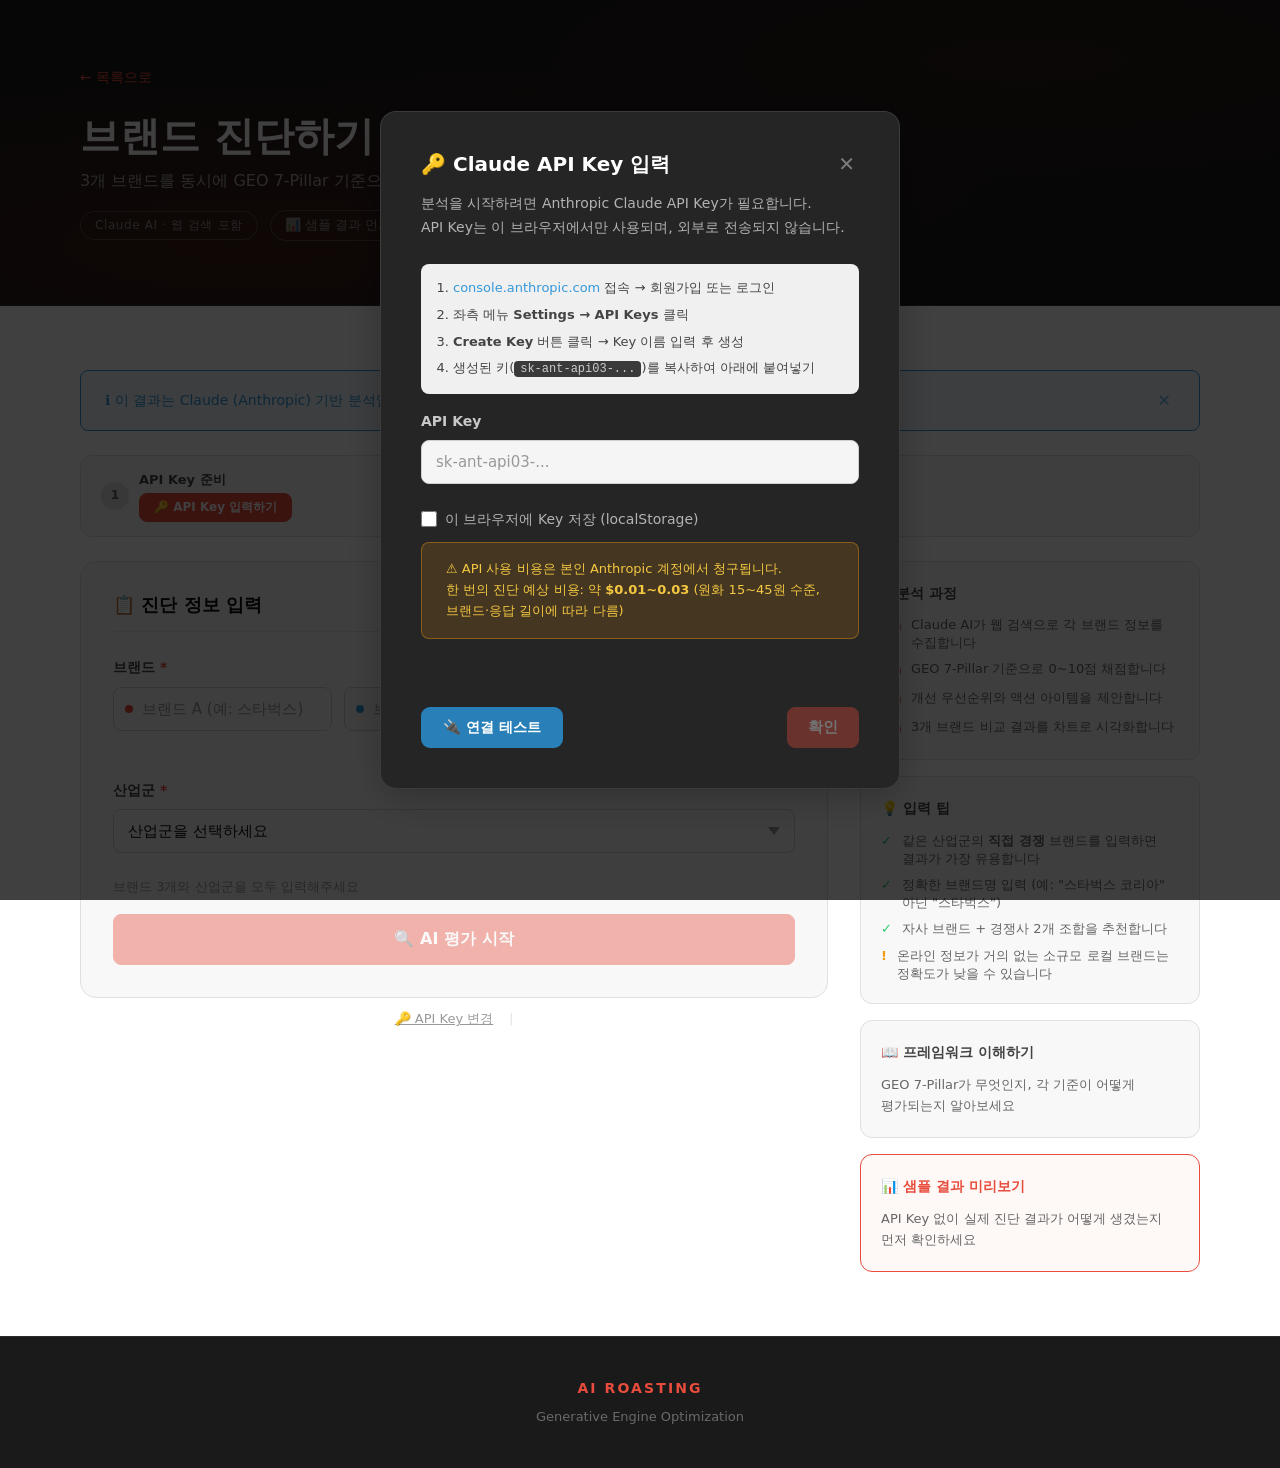
==== commit b3c1df03: "Add API Key delete button to diagnose page Shows '🗑 저장된 Key 삭제' link next to '🔑 API Key 변경' when a k" ====
--- a/diagnose.html
+++ b/diagnose.html
@@ -639,13 +639,21 @@
               </form>
             </div>
 
-            <!-- API Key 변경 -->
-            <div style="margin-top:12px;text-align:center;">
+            <!-- API Key 변경 / 삭제 -->
+            <div style="margin-top:12px;text-align:center;display:flex;align-items:center;justify-content:center;gap:16px;">
               <button
                 onclick="showApiKeyModal()"
                 style="font-size:0.8125rem;color:var(--text-dim);background:none;border:none;cursor:pointer;text-decoration:underline;"
               >
                 🔑 API Key 변경
+              </button>
+              <span style="color:var(--border-card);font-size:0.75rem;">|</span>
+              <button
+                id="delete-key-btn"
+                onclick="deleteApiKey()"
+                style="font-size:0.8125rem;color:var(--red-accent);background:none;border:none;cursor:pointer;text-decoration:underline;display:none;"
+              >
+                🗑 저장된 Key 삭제
               </button>
             </div>
           </div>
@@ -751,17 +759,28 @@
       var step1Block = document.getElementById('step1-block');
       var step1Num   = document.getElementById('step1-num');
       var step1Status = document.getElementById('step1-status');
+      var deleteBtn  = document.getElementById('delete-key-btn');
       if (!step1Block) return;
       if (window._currentApiKey) {
         step1Block.classList.add('api-step--done');
         step1Num.textContent = '✓';
         step1Status.innerHTML = '<span style="color:var(--green-cta);font-weight:600;">✔ API Key 입력됨</span>'
           + ' <button style="font-size:0.7rem;color:var(--text-dim);background:none;border:none;cursor:pointer;text-decoration:underline;margin-left:6px;" onclick="showApiKeyModal()">변경</button>';
+        if (deleteBtn) deleteBtn.style.display = '';
       } else {
         step1Block.classList.remove('api-step--done');
         step1Num.textContent = '1';
         step1Status.innerHTML = '<button class="btn btn--primary" style="font-size:0.75rem;padding:5px 14px;" onclick="showApiKeyModal()">🔑 API Key 입력하기</button>';
+        if (deleteBtn) deleteBtn.style.display = 'none';
       }
+    }
+
+    function deleteApiKey() {
+      if (!confirm('저장된 API Key를 삭제하시겠습니까?\n삭제 후 진단을 시작하려면 Key를 다시 입력해야 합니다.')) return;
+      localStorage.removeItem('geo_api_key');
+      sessionStorage.removeItem('geo_api_key_session');
+      window._currentApiKey = '';
+      updateStepBar();
     }
 
     function _setConfirmEnabled(enabled) {
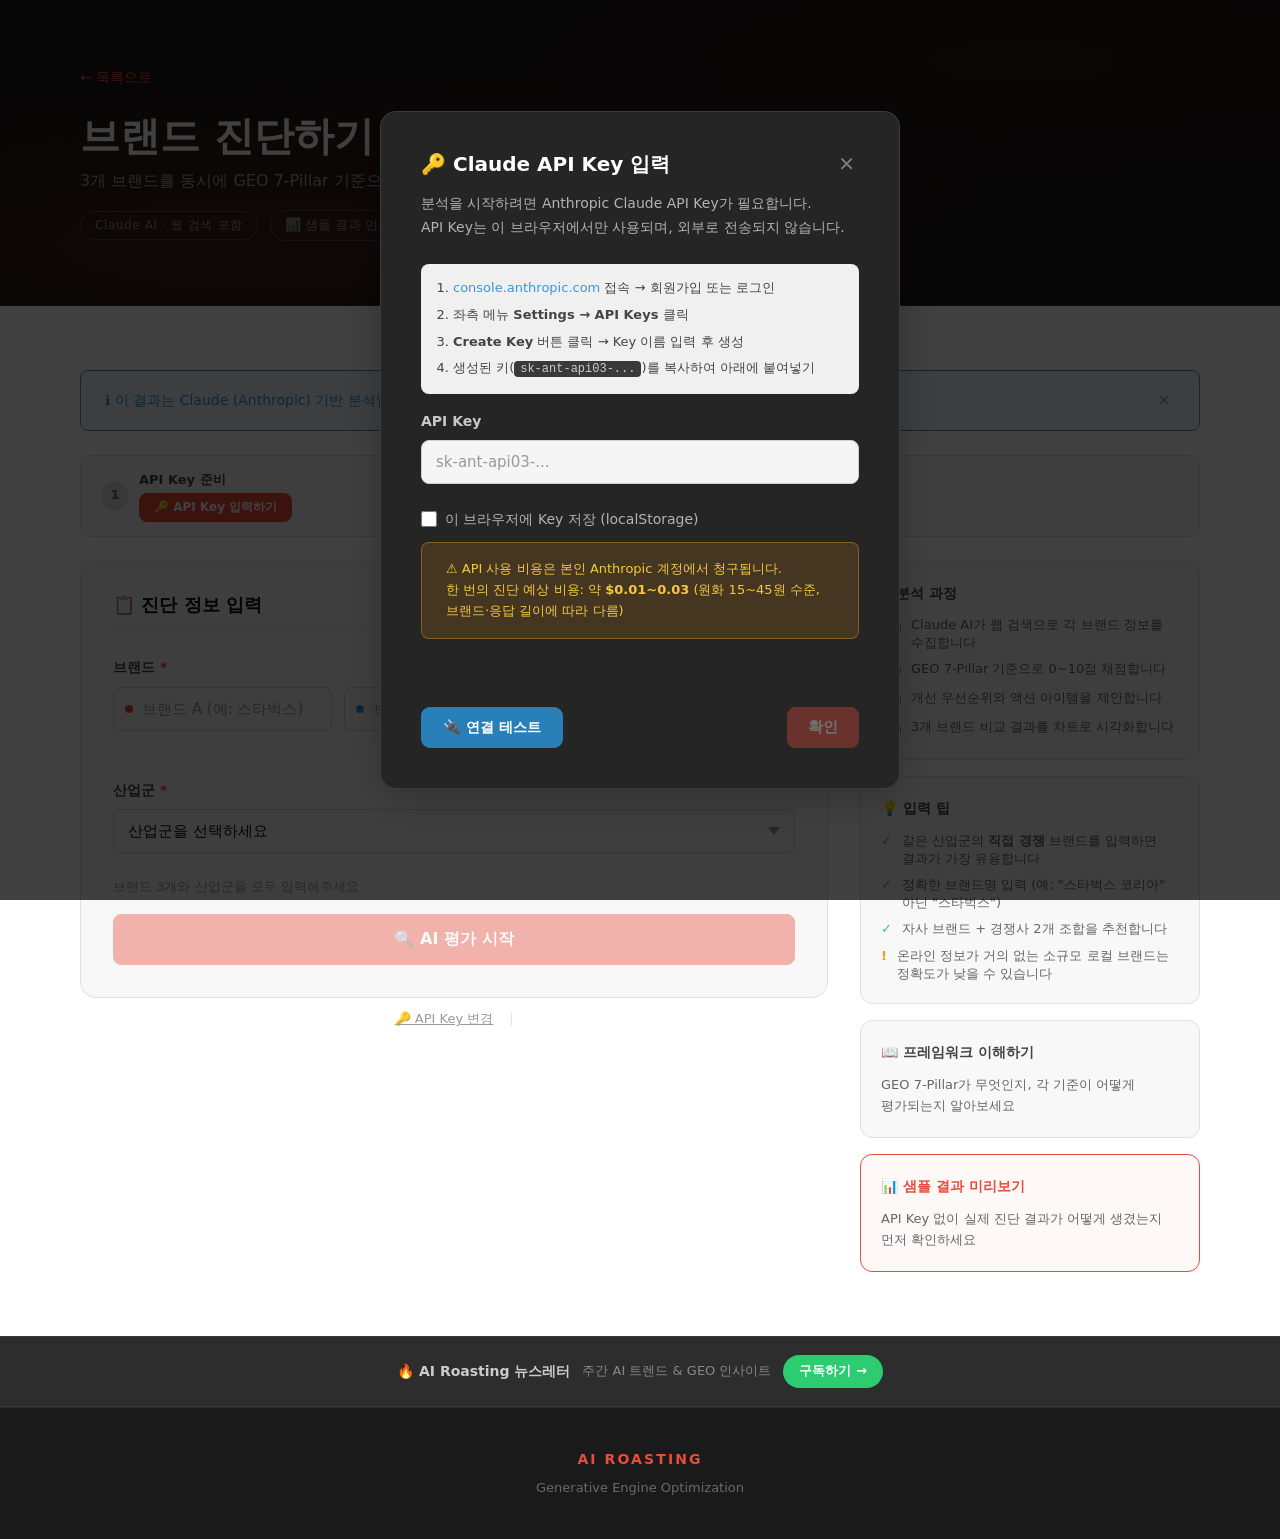
==== commit ce24cdb6: "Add newsletter bar to all pages above footer - Move newsletter-bar CSS from index.html inline style " ====
--- a/diagnose.html
+++ b/diagnose.html
@@ -724,6 +724,15 @@
     </div>
   </main>
 
+  <!-- 뉴스레터 배너 -->
+  <div class="newsletter-bar">
+    <div class="container">
+      <span class="newsletter-bar__label">🔥 AI Roasting 뉴스레터</span>
+      <span class="newsletter-bar__desc">주간 AI 트렌드 & GEO 인사이트</span>
+      <a href="https://www.linkedin.com/newsletters/ai-%EB%A1%9C%EC%8A%A4%ED%8C%85-7321517076899127296/" class="newsletter-bar__btn" target="_blank" rel="noopener noreferrer">구독하기 →</a>
+    </div>
+  </div>
+
   <!-- 푸터 -->
   <footer class="site-footer">
     <div class="container">
--- a/css/layout.css
+++ b/css/layout.css
@@ -224,6 +224,52 @@
   opacity: 1;
 }
 
+/* ===== 뉴스레터 배너 ===== */
+.newsletter-bar {
+  background: #2d2d2d;
+  border-top: 1px solid #3a3a3a;
+  border-bottom: 1px solid #3a3a3a;
+  padding: 18px 0;
+}
+
+.newsletter-bar .container {
+  display: flex;
+  align-items: center;
+  justify-content: center;
+  gap: 12px;
+}
+
+.newsletter-bar__label {
+  font-size: 0.875rem;
+  font-weight: 600;
+  color: #cccccc;
+  white-space: nowrap;
+}
+
+.newsletter-bar__desc {
+  font-size: 0.8125rem;
+  color: #888888;
+}
+
+.newsletter-bar__btn {
+  display: inline-flex;
+  align-items: center;
+  padding: 6px 16px;
+  background: var(--green-cta);
+  color: white;
+  border-radius: 20px;
+  font-size: 0.8125rem;
+  font-weight: 600;
+  text-decoration: none;
+  transition: all var(--transition-fast);
+  white-space: nowrap;
+}
+
+.newsletter-bar__btn:hover {
+  background: var(--green-dark);
+  color: white;
+}
+
 /* ===== 반응형 ===== */
 @media (max-width: 900px) {
   .three-card-grid {
